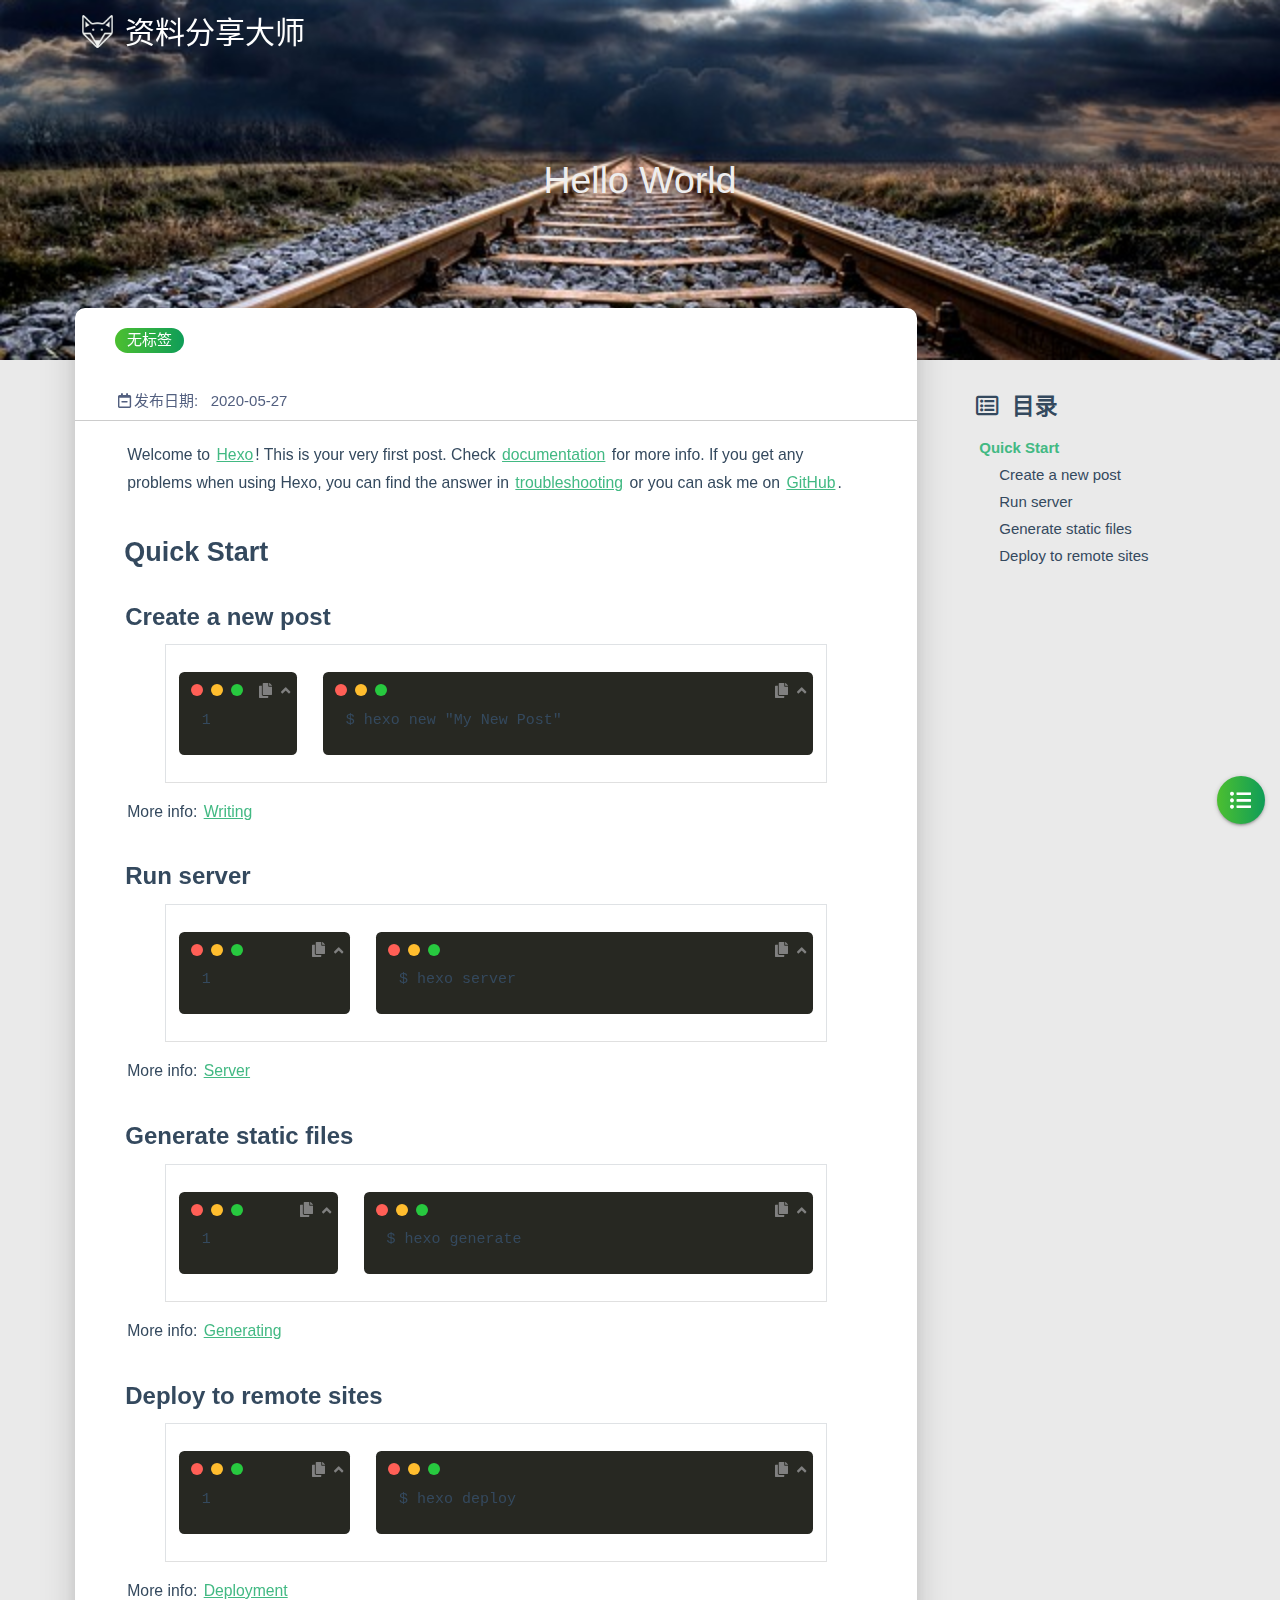
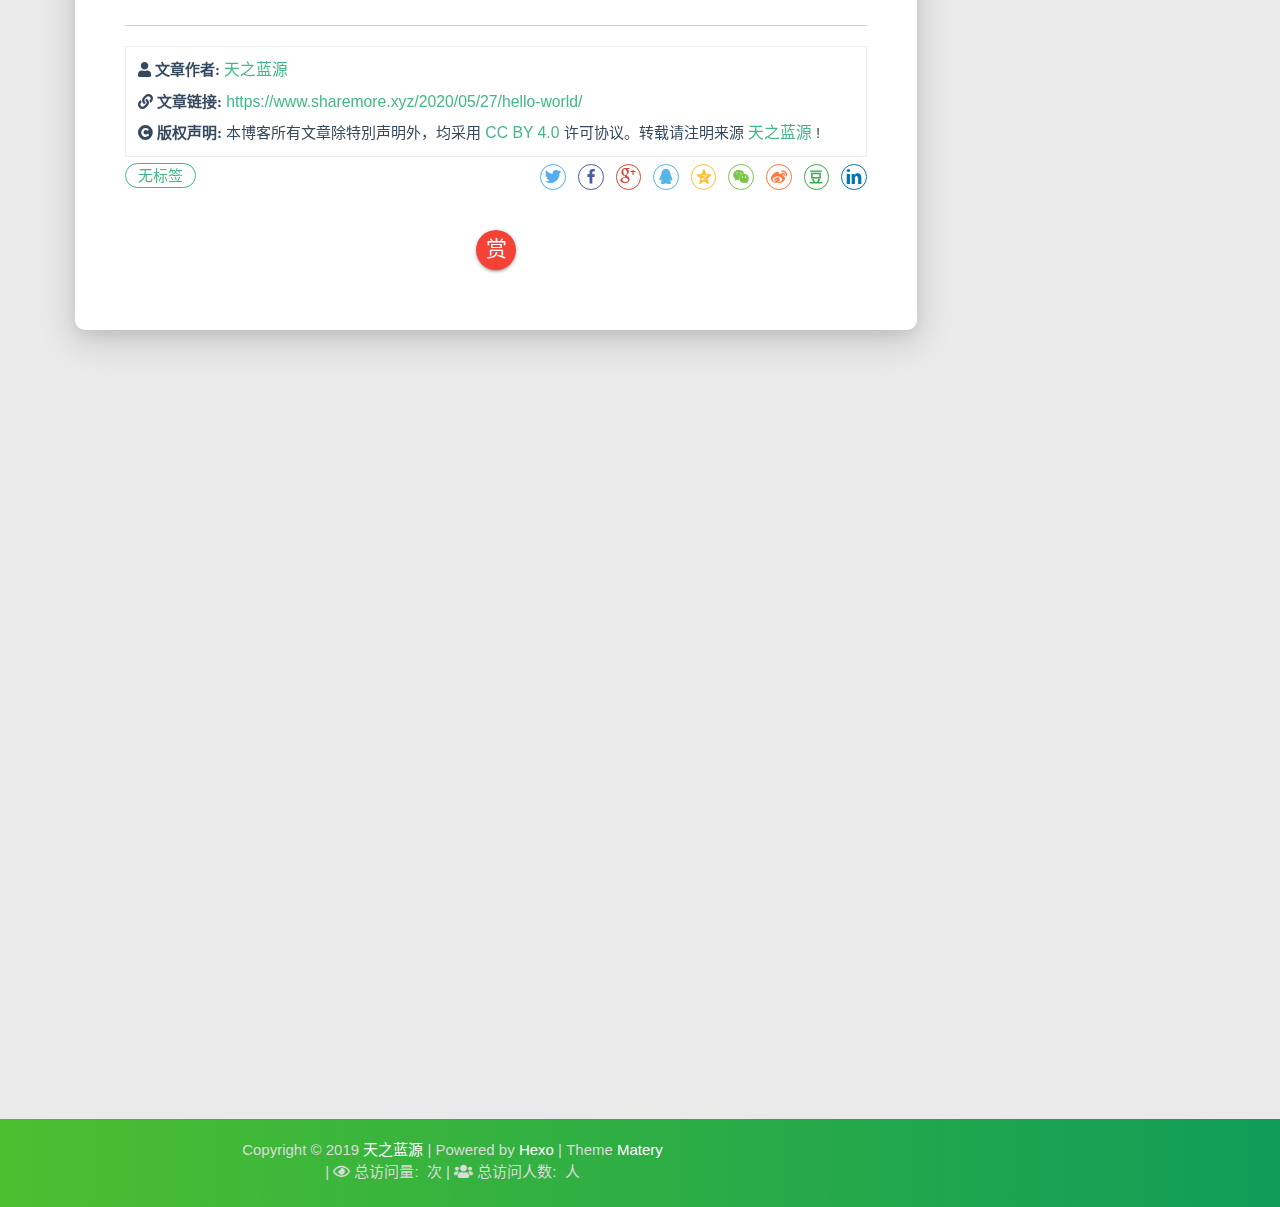
==== 2020/05/27/hello-world/index.html @ d85bc51e "测试" ====
<!DOCTYPE HTML>
<html lang="zh-CN">


<head>
    <meta charset="utf-8">
    <meta name="keywords" content="Hello World, 资料分享大师">
    <meta name="description" content="">
    <meta http-equiv="X-UA-Compatible" content="IE=edge">
    <meta name="viewport" content="width=device-width, initial-scale=1.0, user-scalable=no">
    <meta name="renderer" content="webkit|ie-stand|ie-comp">
    <meta name="mobile-web-app-capable" content="yes">
    <meta name="format-detection" content="telephone=no">
    <meta name="apple-mobile-web-app-capable" content="yes">
    <meta name="apple-mobile-web-app-status-bar-style" content="black-translucent">
    <!-- Global site tag (gtag.js) - Google Analytics -->


    <title>Hello World | 资料分享大师</title>
    <link rel="icon" type="image/png" href="/favicon.png">

    <link rel="stylesheet" type="text/css" href="/libs/awesome/css/all.css">
    <link rel="stylesheet" type="text/css" href="/libs/materialize/materialize.min.css">
    <link rel="stylesheet" type="text/css" href="/libs/aos/aos.css">
    <link rel="stylesheet" type="text/css" href="/libs/animate/animate.min.css">
    <link rel="stylesheet" type="text/css" href="/libs/lightGallery/css/lightgallery.min.css">
    <link rel="stylesheet" type="text/css" href="/css/matery.css">
    <link rel="stylesheet" type="text/css" href="/css/my.css">

    <script src="/libs/jquery/jquery.min.js"></script>

<meta name="generator" content="Hexo 4.2.1"></head>


<body>
    <header class="navbar-fixed">
    <nav id="headNav" class="bg-color nav-transparent">
        <div id="navContainer" class="nav-wrapper container">
            <div class="brand-logo">
                <a href="/" class="waves-effect waves-light">
                    
                    <img src="/medias/logo.png" class="logo-img" alt="LOGO">
                    
                    <span class="logo-span">资料分享大师</span>
                </a>
            </div>
            <!-- 

<a href="#" data-target="mobile-nav" class="sidenav-trigger button-collapse"><i class="fas fa-bars"></i></a>
<ul class="right nav-menu">
  
  <li class="hide-on-med-and-down nav-item">
    
    <a href="/" class="waves-effect waves-light">
      
      <i class="fas fa-home" style="zoom: 0.6;"></i>
      
      <span>首页</span>
    </a>
    
  </li>
  
  <li class="hide-on-med-and-down nav-item">
    
    <a href="/tags" class="waves-effect waves-light">
      
      <i class="fas fa-tags" style="zoom: 0.6;"></i>
      
      <span>标签</span>
    </a>
    
  </li>
  
  <li class="hide-on-med-and-down nav-item">
    
    <a href="/categories" class="waves-effect waves-light">
      
      <i class="fas fa-bookmark" style="zoom: 0.6;"></i>
      
      <span>分类</span>
    </a>
    
  </li>
  
  <li class="hide-on-med-and-down nav-item">
    
    <a href="/archives" class="waves-effect waves-light">
      
      <i class="fas fa-archive" style="zoom: 0.6;"></i>
      
      <span>归档</span>
    </a>
    
  </li>
  
  <li class="hide-on-med-and-down nav-item">
    
    <a href="/about" class="waves-effect waves-light">
      
      <i class="fas fa-user-circle" style="zoom: 0.6;"></i>
      
      <span>关于</span>
    </a>
    
  </li>
  
  <li class="hide-on-med-and-down nav-item">
    
    <a href="/contact" class="waves-effect waves-light">
      
      <i class="fas fa-comments" style="zoom: 0.6;"></i>
      
      <span>留言板</span>
    </a>
    
  </li>
  
  <li class="hide-on-med-and-down nav-item">
    
    <a href="/friends" class="waves-effect waves-light">
      
      <i class="fas fa-address-book" style="zoom: 0.6;"></i>
      
      <span>友情链接</span>
    </a>
    
  </li>
  
  <li>
    <a href="#searchModal" class="modal-trigger waves-effect waves-light">
      <i id="searchIcon" class="fas fa-search" title="搜索" style="zoom: 0.85;"></i>
    </a>
  </li>
</ul>


<div id="mobile-nav" class="side-nav sidenav">

    <div class="mobile-head bg-color">
        
        <img src="/medias/logo.png" class="logo-img circle responsive-img">
        
        <div class="logo-name">资料分享大师</div>
        <div class="logo-desc">
            
            Never really desperate, only the lost of the soul.
            
        </div>
    </div>

    

    <ul class="menu-list mobile-menu-list">
        
        <li class="m-nav-item">
	  
		<a href="/" class="waves-effect waves-light">
			
			    <i class="fa-fw fas fa-home"></i>
			
			首页
		</a>
          
        </li>
        
        <li class="m-nav-item">
	  
		<a href="/tags" class="waves-effect waves-light">
			
			    <i class="fa-fw fas fa-tags"></i>
			
			标签
		</a>
          
        </li>
        
        <li class="m-nav-item">
	  
		<a href="/categories" class="waves-effect waves-light">
			
			    <i class="fa-fw fas fa-bookmark"></i>
			
			分类
		</a>
          
        </li>
        
        <li class="m-nav-item">
	  
		<a href="/archives" class="waves-effect waves-light">
			
			    <i class="fa-fw fas fa-archive"></i>
			
			归档
		</a>
          
        </li>
        
        <li class="m-nav-item">
	  
		<a href="/about" class="waves-effect waves-light">
			
			    <i class="fa-fw fas fa-user-circle"></i>
			
			关于
		</a>
          
        </li>
        
        <li class="m-nav-item">
	  
		<a href="/contact" class="waves-effect waves-light">
			
			    <i class="fa-fw fas fa-comments"></i>
			
			留言板
		</a>
          
        </li>
        
        <li class="m-nav-item">
	  
		<a href="/friends" class="waves-effect waves-light">
			
			    <i class="fa-fw fas fa-address-book"></i>
			
			友情链接
		</a>
          
        </li>
        
        
    </ul>
</div>

 -->
        </div>

        
    </nav>

</header>

    



<div class="bg-cover pd-header post-cover" style="background-image: url('/medias/featureimages/12.jpg')">
    <div class="container" style="right: 0px;left: 0px;">
        <div class="row">
            <div class="col s12 m12 l12">
                <div class="brand">
                    <h1 class="description center-align post-title">Hello World</h1>
                </div>
            </div>
        </div>
    </div>
</div>




<main class="post-container content">

    
    <link rel="stylesheet" href="/libs/tocbot/tocbot.css">
<style>
    #articleContent h1::before,
    #articleContent h2::before,
    #articleContent h3::before,
    #articleContent h4::before,
    #articleContent h5::before,
    #articleContent h6::before {
        display: block;
        content: " ";
        height: 100px;
        margin-top: -100px;
        visibility: hidden;
    }

    #articleContent :focus {
        outline: none;
    }

    .toc-fixed {
        position: fixed;
        top: 64px;
    }

    .toc-widget {
        width: 345px;
        padding-left: 20px;
    }

    .toc-widget .toc-title {
        margin: 35px 0 15px 0;
        padding-left: 17px;
        font-size: 1.5rem;
        font-weight: bold;
        line-height: 1.5rem;
    }

    .toc-widget ol {
        padding: 0;
        list-style: none;
    }

    #toc-content {
        height: calc(100vh - 250px);
        overflow: auto;
    }

    #toc-content ol {
        padding-left: 10px;
    }

    #toc-content ol li {
        padding-left: 10px;
    }

    #toc-content .toc-link:hover {
        color: #42b983;
        font-weight: 700;
        text-decoration: underline;
    }

    #toc-content .toc-link::before {
        background-color: transparent;
        max-height: 25px;

        position: absolute;
        right: 23.5vw;
        display: block;
    }

    #toc-content .is-active-link {
        color: #42b983;
    }

    #floating-toc-btn {
        position: fixed;
        right: 15px;
        bottom: 76px;
        padding-top: 15px;
        margin-bottom: 0;
        z-index: 998;
    }

    #floating-toc-btn .btn-floating {
        width: 48px;
        height: 48px;
    }

    #floating-toc-btn .btn-floating i {
        line-height: 48px;
        font-size: 1.4rem;
    }
</style>
<div class="row">
    <div id="main-content" class="col s12 m12 l9">
        <!-- 文章内容详情 -->
<div id="artDetail">
    <div class="card">
        <div class="card-content article-info">
            <div class="row tag-cate">
                <div class="col s7">
                    
                          <div class="article-tag">
                            <span class="chip bg-color">无标签</span>
                          </div>
                    
                </div>
                <div class="col s5 right-align">
                    
                </div>
            </div>

            <div class="post-info">
                
                <div class="post-date info-break-policy">
                    <i class="far fa-calendar-minus fa-fw"></i>发布日期:&nbsp;&nbsp;
                    2020-05-27
                </div>
                

                

                

                

                
            </div>
        </div>
        <hr class="clearfix">
        <div class="card-content article-card-content">
            <div id="articleContent">
                <p>Welcome to <a href="https://hexo.io/" target="_blank" rel="noopener">Hexo</a>! This is your very first post. Check <a href="https://hexo.io/docs/" target="_blank" rel="noopener">documentation</a> for more info. If you get any problems when using Hexo, you can find the answer in <a href="https://hexo.io/docs/troubleshooting.html" target="_blank" rel="noopener">troubleshooting</a> or you can ask me on <a href="https://github.com/hexojs/hexo/issues" target="_blank" rel="noopener">GitHub</a>.</p>
<h2 id="Quick-Start"><a href="#Quick-Start" class="headerlink" title="Quick Start"></a>Quick Start</h2><h3 id="Create-a-new-post"><a href="#Create-a-new-post" class="headerlink" title="Create a new post"></a>Create a new post</h3><figure class="highlight bash"><table><tr><td class="gutter"><pre><span class="line">1</span><br></pre></td><td class="code"><pre><span class="line">$ hexo new <span class="string">"My New Post"</span></span><br></pre></td></tr></table></figure>

<p>More info: <a href="https://hexo.io/docs/writing.html" target="_blank" rel="noopener">Writing</a></p>
<h3 id="Run-server"><a href="#Run-server" class="headerlink" title="Run server"></a>Run server</h3><figure class="highlight bash"><table><tr><td class="gutter"><pre><span class="line">1</span><br></pre></td><td class="code"><pre><span class="line">$ hexo server</span><br></pre></td></tr></table></figure>

<p>More info: <a href="https://hexo.io/docs/server.html" target="_blank" rel="noopener">Server</a></p>
<h3 id="Generate-static-files"><a href="#Generate-static-files" class="headerlink" title="Generate static files"></a>Generate static files</h3><figure class="highlight bash"><table><tr><td class="gutter"><pre><span class="line">1</span><br></pre></td><td class="code"><pre><span class="line">$ hexo generate</span><br></pre></td></tr></table></figure>

<p>More info: <a href="https://hexo.io/docs/generating.html" target="_blank" rel="noopener">Generating</a></p>
<h3 id="Deploy-to-remote-sites"><a href="#Deploy-to-remote-sites" class="headerlink" title="Deploy to remote sites"></a>Deploy to remote sites</h3><figure class="highlight bash"><table><tr><td class="gutter"><pre><span class="line">1</span><br></pre></td><td class="code"><pre><span class="line">$ hexo deploy</span><br></pre></td></tr></table></figure>

<p>More info: <a href="https://hexo.io/docs/one-command-deployment.html" target="_blank" rel="noopener">Deployment</a></p>

            </div>
            <hr/>

            

    <div class="reprint" id="reprint-statement">
        
            <div class="reprint__author">
                <span class="reprint-meta" style="font-weight: bold;">
                    <i class="fas fa-user">
                        文章作者:
                    </i>
                </span>
                <span class="reprint-info">
                    <a href="/about" rel="external nofollow noreferrer">天之蓝源</a>
                </span>
            </div>
            <div class="reprint__type">
                <span class="reprint-meta" style="font-weight: bold;">
                    <i class="fas fa-link">
                        文章链接:
                    </i>
                </span>
                <span class="reprint-info">
                    <a href="https://www.sharemore.xyz/2020/05/27/hello-world/">https://www.sharemore.xyz/2020/05/27/hello-world/</a>
                </span>
            </div>
            <div class="reprint__notice">
                <span class="reprint-meta" style="font-weight: bold;">
                    <i class="fas fa-copyright">
                        版权声明:
                    </i>
                </span>
                <span class="reprint-info">
                    本博客所有文章除特別声明外，均采用
                    <a href="https://creativecommons.org/licenses/by/4.0/deed.zh" rel="external nofollow noreferrer" target="_blank">CC BY 4.0</a>
                    许可协议。转载请注明来源
                    <a href="/about" target="_blank">天之蓝源</a>
                    !
                </span>
            </div>
        
    </div>

    <script async defer>
      document.addEventListener("copy", function (e) {
        let toastHTML = '<span>复制成功，请遵循本文的转载规则</span><button class="btn-flat toast-action" onclick="navToReprintStatement()" style="font-size: smaller">查看</a>';
        M.toast({html: toastHTML})
      });

      function navToReprintStatement() {
        $("html, body").animate({scrollTop: $("#reprint-statement").offset().top - 80}, 800);
      }
    </script>



            <div class="tag_share" style="display: block;">
                <div class="post-meta__tag-list" style="display: inline-block;">
                    
                        <div class="article-tag">
                            <span class="chip bg-color">无标签</span>
                        </div>
                    
                </div>
                <div class="post_share" style="zoom: 80%; width: fit-content; display: inline-block; float: right; margin: -0.15rem 0;">
                    <link rel="stylesheet" type="text/css" href="/libs/share/css/share.min.css">
<div id="article-share">

    
    <div class="social-share" data-sites="twitter,facebook,google,qq,qzone,wechat,weibo,douban,linkedin" data-wechat-qrcode-helper="<p>微信扫一扫即可分享！</p>"></div>
    <script src="/libs/share/js/social-share.min.js"></script>
    

    

</div>

                </div>
            </div>
            
                <style>
    #reward {
        margin: 40px 0;
        text-align: center;
    }

    #reward .reward-link {
        font-size: 1.4rem;
        line-height: 38px;
    }

    #reward .btn-floating:hover {
        box-shadow: 0 6px 12px rgba(0, 0, 0, 0.2), 0 5px 15px rgba(0, 0, 0, 0.2);
    }

    #rewardModal {
        width: 320px;
        height: 350px;
    }

    #rewardModal .reward-title {
        margin: 15px auto;
        padding-bottom: 5px;
    }

    #rewardModal .modal-content {
        padding: 10px;
    }

    #rewardModal .close {
        position: absolute;
        right: 15px;
        top: 15px;
        color: rgba(0, 0, 0, 0.5);
        font-size: 1.3rem;
        line-height: 20px;
        cursor: pointer;
    }

    #rewardModal .close:hover {
        color: #ef5350;
        transform: scale(1.3);
        -moz-transform:scale(1.3);
        -webkit-transform:scale(1.3);
        -o-transform:scale(1.3);
    }

    #rewardModal .reward-tabs {
        margin: 0 auto;
        width: 210px;
    }

    .reward-tabs .tabs {
        height: 38px;
        margin: 10px auto;
        padding-left: 0;
    }

    .reward-content ul {
        padding-left: 0 !important;
    }

    .reward-tabs .tabs .tab {
        height: 38px;
        line-height: 38px;
    }

    .reward-tabs .tab a {
        color: #fff;
        background-color: #ccc;
    }

    .reward-tabs .tab a:hover {
        background-color: #ccc;
        color: #fff;
    }

    .reward-tabs .wechat-tab .active {
        color: #fff !important;
        background-color: #22AB38 !important;
    }

    .reward-tabs .alipay-tab .active {
        color: #fff !important;
        background-color: #019FE8 !important;
    }

    .reward-tabs .reward-img {
        width: 210px;
        height: 210px;
    }
</style>

<div id="reward">
    <a href="#rewardModal" class="reward-link modal-trigger btn-floating btn-medium waves-effect waves-light red">赏</a>

    <!-- Modal Structure -->
    <div id="rewardModal" class="modal">
        <div class="modal-content">
            <a class="close modal-close"><i class="fas fa-times"></i></a>
            <h4 class="reward-title">你的赏识是我前进的动力</h4>
            <div class="reward-content">
                <div class="reward-tabs">
                    <ul class="tabs row">
                        <li class="tab col s6 alipay-tab waves-effect waves-light"><a href="#alipay">支付宝</a></li>
                        <li class="tab col s6 wechat-tab waves-effect waves-light"><a href="#wechat">微 信</a></li>
                    </ul>
                    <div id="alipay">
                        <img src="/medias/reward/alipay.jpg" class="reward-img" alt="支付宝打赏二维码">
                    </div>
                    <div id="wechat">
                        <img src="/medias/reward/wechat.png" class="reward-img" alt="微信打赏二维码">
                    </div>
                </div>
            </div>
        </div>
    </div>
</div>

<script>
    $(function () {
        $('.tabs').tabs();
    });
</script>

            
        </div>
    </div>

    
        <link rel="stylesheet" href="/libs/gitalk/gitalk.css">
<link rel="stylesheet" href="/css/my-gitalk.css">

<div class="card gitalk-card" data-aos="fade-up">
    <div class="comment_headling" style="font-size: 20px; font-weight: 700; position: relative; padding-left: 20px; top: 15px; padding-bottom: 5px;">
        <i class="fas fa-comments fa-fw" aria-hidden="true"></i>
        <span>评论</span>
    </div>
    <div id="gitalk-container" class="card-content"></div>
</div>

<script src="/libs/gitalk/gitalk.min.js"></script>
<script>
    let gitalk = new Gitalk({
        clientID: '',
        clientSecret: '',
        repo: '',
        owner: '',
        admin: null,
        id: '2020-05-27T13-17-27',
        distractionFreeMode: false  // Facebook-like distraction free mode
    });

    gitalk.render('gitalk-container');
</script>

    

    

    

    

    

    

    

<article id="prenext-posts" class="prev-next articles">
    <div class="row article-row">
        
        <div class="article col s12 m6" data-aos="fade-up" data-aos="fade-up">
            <div class="article-badge left-badge text-color">
                <i class="far fa-dot-circle"></i>&nbsp;本篇
            </div>
            <div class="card">
                <a href="/2020/05/27/hello-world/">
                    <div class="card-image">
                        
                        
                        <img src="/medias/featureimages/12.jpg" class="responsive-img" alt="Hello World">
                        
                        <span class="card-title">Hello World</span>
                    </div>
                </a>
                <div class="card-content article-content">
                    <div class="summary block-with-text">
                        
                            Welcome to Hexo! This is your very first post. Check documentation for more info. If you get any problems when using Hex
                        
                    </div>
                    <div class="publish-info">
                            <span class="publish-date">
                                <i class="far fa-clock fa-fw icon-date"></i>2020-05-27
                            </span>
                        <span class="publish-author">
                            
                            <i class="fas fa-user fa-fw"></i>
                            天之蓝源
                            
                        </span>
                    </div>
                </div>

                
            </div>
        </div>
        
        
        <div class="article col s12 m6" data-aos="fade-up">
            <div class="article-badge right-badge text-color">
                本篇&nbsp;<i class="far fa-dot-circle"></i>
            </div>
            <div class="card">
                <a href="/2020/05/27/hello-world/">
                    <div class="card-image">
                        
                        
                        <img src="/medias/featureimages/12.jpg" class="responsive-img" alt="Hello World">
                        
                        <span class="card-title">Hello World</span>
                    </div>
                </a>
                <div class="card-content article-content">
                    <div class="summary block-with-text">
                        
                            Welcome to Hexo! This is your very first post. Check documentation for more info. If you get any problems when using Hex
                        
                    </div>
                    <div class="publish-info">
                            <span class="publish-date">
                                <i class="far fa-clock fa-fw icon-date"></i>2020-05-27
                            </span>
                        <span class="publish-author">
                            
                            <i class="fas fa-user fa-fw"></i>
                            天之蓝源
                            
                        </span>
                    </div>
                </div>

                
            </div>
        </div>
        
    </div>
</article>

</div>



<!-- 代码块功能依赖 -->
<script type="text/javascript" src="/libs/codeBlock/codeBlockFuction.js"></script>

<!-- 代码语言 -->

<script type="text/javascript" src="/libs/codeBlock/codeLang.js"></script>


<!-- 代码块复制 -->

<script type="text/javascript" src="/libs/codeBlock/codeCopy.js"></script>


<!-- 代码块收缩 -->

<script type="text/javascript" src="/libs/codeBlock/codeShrink.js"></script>


<!-- 代码块折行 -->

<style type="text/css">
code[class*="language-"], pre[class*="language-"] { white-space: pre !important; }
</style>


    </div>
    <div id="toc-aside" class="expanded col l3 hide-on-med-and-down">
        <div class="toc-widget">
            <div class="toc-title"><i class="far fa-list-alt"></i>&nbsp;&nbsp;目录</div>
            <div id="toc-content"></div>
        </div>
    </div>
</div>

<!-- TOC 悬浮按钮. -->

<div id="floating-toc-btn" class="hide-on-med-and-down">
    <a class="btn-floating btn-large bg-color">
        <i class="fas fa-list-ul"></i>
    </a>
</div>


<script src="/libs/tocbot/tocbot.min.js"></script>
<script>
    $(function () {
        tocbot.init({
            tocSelector: '#toc-content',
            contentSelector: '#articleContent',
            headingsOffset: -($(window).height() * 0.4 - 45),
            collapseDepth: Number('0'),
            headingSelector: 'h2, h3, h4'
        });

        // modify the toc link href to support Chinese.
        let i = 0;
        let tocHeading = 'toc-heading-';
        $('#toc-content a').each(function () {
            $(this).attr('href', '#' + tocHeading + (++i));
        });

        // modify the heading title id to support Chinese.
        i = 0;
        $('#articleContent').children('h2, h3, h4').each(function () {
            $(this).attr('id', tocHeading + (++i));
        });

        // Set scroll toc fixed.
        let tocHeight = parseInt($(window).height() * 0.4 - 64);
        let $tocWidget = $('.toc-widget');
        $(window).scroll(function () {
            let scroll = $(window).scrollTop();
            /* add post toc fixed. */
            if (scroll > tocHeight) {
                $tocWidget.addClass('toc-fixed');
            } else {
                $tocWidget.removeClass('toc-fixed');
            }
        });

        
        /* 修复文章卡片 div 的宽度. */
        let fixPostCardWidth = function (srcId, targetId) {
            let srcDiv = $('#' + srcId);
            if (srcDiv.length === 0) {
                return;
            }

            let w = srcDiv.width();
            if (w >= 450) {
                w = w + 21;
            } else if (w >= 350 && w < 450) {
                w = w + 18;
            } else if (w >= 300 && w < 350) {
                w = w + 16;
            } else {
                w = w + 14;
            }
            $('#' + targetId).width(w);
        };

        // 切换TOC目录展开收缩的相关操作.
        const expandedClass = 'expanded';
        let $tocAside = $('#toc-aside');
        let $mainContent = $('#main-content');
        $('#floating-toc-btn .btn-floating').click(function () {
            if ($tocAside.hasClass(expandedClass)) {
                $tocAside.removeClass(expandedClass).hide();
                $mainContent.removeClass('l9');
            } else {
                $tocAside.addClass(expandedClass).show();
                $mainContent.addClass('l9');
            }
            fixPostCardWidth('artDetail', 'prenext-posts');
        });
        
    });
</script>

    

</main>




    <footer class="page-footer bg-color">
    
    <div class="container row center-align" style="margin-bottom: 0px !important;">
        <div class="col s12 m8 l8 copy-right">
            Copyright&nbsp;&copy;
            <span id="year">2019</span>
            <a href="/about" target="_blank">天之蓝源</a>
            |&nbsp;Powered by&nbsp;<a href="https://hexo.io/" target="_blank">Hexo</a>
            |&nbsp;Theme&nbsp;<a href="https://github.com/blinkfox/hexo-theme-matery" target="_blank">Matery</a>
            <br>
            
            
            
            
            
            
            <span id="busuanzi_container_site_pv">
                |&nbsp;<i class="far fa-eye"></i>&nbsp;总访问量:&nbsp;<span id="busuanzi_value_site_pv"
                    class="white-color"></span>&nbsp;次
            </span>
            
            
            <span id="busuanzi_container_site_uv">
                |&nbsp;<i class="fas fa-users"></i>&nbsp;总访问人数:&nbsp;<span id="busuanzi_value_site_uv"
                    class="white-color"></span>&nbsp;人
            </span>
            
            <br>
            
            <br>
            
        </div>
        <div class="col s12 m4 l4 social-link social-statis">














</div>
    </div>
</footer>

<div class="progress-bar"></div>


    <!-- 搜索遮罩框 -->
<div id="searchModal" class="modal">
    <div class="modal-content">
        <div class="search-header">
            <span class="title"><i class="fas fa-search"></i>&nbsp;&nbsp;搜索</span>
            <input type="search" id="searchInput" name="s" placeholder="请输入搜索的关键字"
                   class="search-input">
        </div>
        <div id="searchResult"></div>
    </div>
</div>

<script src="/js/search.js"></script>
<script type="text/javascript">
$(function () {
    searchFunc("/search.xml", 'searchInput', 'searchResult');
});
</script>

    <!-- 回到顶部按钮 -->
<div id="backTop" class="top-scroll">
    <a class="btn-floating btn-large waves-effect waves-light" href="#!">
        <i class="fas fa-arrow-up"></i>
    </a>
</div>


    <script src="/libs/materialize/materialize.min.js"></script>
    <script src="/libs/masonry/masonry.pkgd.min.js"></script>
    <script src="/libs/aos/aos.js"></script>
    <script src="/libs/scrollprogress/scrollProgress.min.js"></script>
    <script src="/libs/lightGallery/js/lightgallery-all.min.js"></script>
    <script src="/js/matery.js"></script>

    <!-- Baidu Analytics -->

    <!-- Baidu Push -->

<script>
    (function () {
        var bp = document.createElement('script');
        var curProtocol = window.location.protocol.split(':')[0];
        if (curProtocol === 'https') {
            bp.src = 'https://zz.bdstatic.com/linksubmit/push.js';
        } else {
            bp.src = 'http://push.zhanzhang.baidu.com/push.js';
        }
        var s = document.getElementsByTagName("script")[0];
        s.parentNode.insertBefore(bp, s);
    })();
</script>

    
    
    <script async src="/libs/others/busuanzi.pure.mini.js"></script>
    

    

    

    

    

    

    
    <script src="/libs/instantpage/instantpage.js" type="module"></script>
    

</body>

</html>
---- libs/lightGallery/css/lightgallery.min.css ----
.lg-sub-html,.lg-toolbar{background-color:rgba(0,0,0,.45)}@font-face{font-family:lg;src:url(../fonts/lg.eot?n1z373);src:url(../fonts/lg.eot?#iefixn1z373) format("embedded-opentype"),url(../fonts/lg.woff?n1z373) format("woff"),url(../fonts/lg.ttf?n1z373) format("truetype"),url(../fonts/lg.svg?n1z373#lg) format("svg");font-weight:400;font-style:normal}.lg-icon{font-family:lg;speak:none;font-style:normal;font-weight:400;font-variant:normal;text-transform:none;line-height:1;-webkit-font-smoothing:antialiased;-moz-osx-font-smoothing:grayscale}.lg-actions .lg-next,.lg-actions .lg-prev{background-color:rgba(0,0,0,.45);border-radius:2px;color:#999;cursor:pointer;display:block;font-size:22px;margin-top:-10px;padding:8px 10px 9px;position:absolute;top:50%;z-index:1080;border:none;outline:0}.lg-actions .lg-next.disabled,.lg-actions .lg-prev.disabled{pointer-events:none;opacity:.5}.lg-actions .lg-next:hover,.lg-actions .lg-prev:hover{color:#FFF}.lg-actions .lg-next{right:20px}.lg-actions .lg-next:before{content:"\e095"}.lg-actions .lg-prev{left:20px}.lg-actions .lg-prev:after{content:"\e094"}@-webkit-keyframes lg-right-end{0%,100%{left:0}50%{left:-30px}}@-moz-keyframes lg-right-end{0%,100%{left:0}50%{left:-30px}}@-ms-keyframes lg-right-end{0%,100%{left:0}50%{left:-30px}}@keyframes lg-right-end{0%,100%{left:0}50%{left:-30px}}@-webkit-keyframes lg-left-end{0%,100%{left:0}50%{left:30px}}@-moz-keyframes lg-left-end{0%,100%{left:0}50%{left:30px}}@-ms-keyframes lg-left-end{0%,100%{left:0}50%{left:30px}}@keyframes lg-left-end{0%,100%{left:0}50%{left:30px}}.lg-outer.lg-right-end .lg-object{-webkit-animation:lg-right-end .3s;-o-animation:lg-right-end .3s;animation:lg-right-end .3s;position:relative}.lg-outer.lg-left-end .lg-object{-webkit-animation:lg-left-end .3s;-o-animation:lg-left-end .3s;animation:lg-left-end .3s;position:relative}.lg-toolbar{z-index:1082;left:0;position:absolute;top:0;width:100%}.lg-toolbar .lg-icon{color:#999;cursor:pointer;float:right;font-size:24px;height:47px;line-height:27px;padding:10px 0;text-align:center;width:50px;text-decoration:none!important;outline:0;-webkit-transition:color .2s linear;-o-transition:color .2s linear;transition:color .2s linear}.lg-toolbar .lg-icon:hover{color:#FFF}.lg-toolbar .lg-close:after{content:"\e070"}.lg-toolbar .lg-download:after{content:"\e0f2"}.lg-sub-html{bottom:0;color:#EEE;font-size:16px;left:0;padding:10px 40px;position:fixed;right:0;text-align:center;z-index:1080}.lg-sub-html h4{margin:0;font-size:13px;font-weight:700}.lg-sub-html p{font-size:12px;margin:5px 0 0}#lg-counter{color:#999;display:inline-block;font-size:16px;padding-left:20px;padding-top:12px;vertical-align:middle}.lg-next,.lg-prev,.lg-toolbar{opacity:1;-webkit-transition:-webkit-transform .35s cubic-bezier(0,0,.25,1) 0s,opacity .35s cubic-bezier(0,0,.25,1) 0s,color .2s linear;-moz-transition:-moz-transform .35s cubic-bezier(0,0,.25,1) 0s,opacity .35s cubic-bezier(0,0,.25,1) 0s,color .2s linear;-o-transition:-o-transform .35s cubic-bezier(0,0,.25,1) 0s,opacity .35s cubic-bezier(0,0,.25,1) 0s,color .2s linear;transition:transform .35s cubic-bezier(0,0,.25,1) 0s,opacity .35s cubic-bezier(0,0,.25,1) 0s,color .2s linear}.lg-hide-items .lg-prev{opacity:0;-webkit-transform:translate3d(-10px,0,0);transform:translate3d(-10px,0,0)}.lg-hide-items .lg-next{opacity:0;-webkit-transform:translate3d(10px,0,0);transform:translate3d(10px,0,0)}.lg-hide-items .lg-toolbar{opacity:0;-webkit-transform:translate3d(0,-10px,0);transform:translate3d(0,-10px,0)}body:not(.lg-from-hash) .lg-outer.lg-start-zoom .lg-object{-webkit-transform:scale3d(.5,.5,.5);transform:scale3d(.5,.5,.5);opacity:0;-webkit-transition:-webkit-transform 250ms cubic-bezier(0,0,.25,1) 0s,opacity 250ms cubic-bezier(0,0,.25,1)!important;-moz-transition:-moz-transform 250ms cubic-bezier(0,0,.25,1) 0s,opacity 250ms cubic-bezier(0,0,.25,1)!important;-o-transition:-o-transform 250ms cubic-bezier(0,0,.25,1) 0s,opacity 250ms cubic-bezier(0,0,.25,1)!important;transition:transform 250ms cubic-bezier(0,0,.25,1) 0s,opacity 250ms cubic-bezier(0,0,.25,1)!important;-webkit-transform-origin:50% 50%;-moz-transform-origin:50% 50%;-ms-transform-origin:50% 50%;transform-origin:50% 50%}body:not(.lg-from-hash) .lg-outer.lg-start-zoom .lg-item.lg-complete .lg-object{-webkit-transform:scale3d(1,1,1);transform:scale3d(1,1,1);opacity:1}.lg-outer .lg-thumb-outer{background-color:#0D0A0A;bottom:0;position:absolute;width:100%;z-index:1080;max-height:350px;-webkit-transform:translate3d(0,100%,0);transform:translate3d(0,100%,0);-webkit-transition:-webkit-transform .25s cubic-bezier(0,0,.25,1) 0s;-moz-transition:-moz-transform .25s cubic-bezier(0,0,.25,1) 0s;-o-transition:-o-transform .25s cubic-bezier(0,0,.25,1) 0s;transition:transform .25s cubic-bezier(0,0,.25,1) 0s}.lg-outer .lg-thumb-outer.lg-grab .lg-thumb-item{cursor:-webkit-grab;cursor:-moz-grab;cursor:-o-grab;cursor:-ms-grab;cursor:grab}.lg-outer .lg-thumb-outer.lg-grabbing .lg-thumb-item{cursor:move;cursor:-webkit-grabbing;cursor:-moz-grabbing;cursor:-o-grabbing;cursor:-ms-grabbing;cursor:grabbing}.lg-outer .lg-thumb-outer.lg-dragging .lg-thumb{-webkit-transition-duration:0s!important;transition-duration:0s!important}.lg-outer.lg-thumb-open .lg-thumb-outer{-webkit-transform:translate3d(0,0,0);transform:translate3d(0,0,0)}.lg-outer .lg-thumb{padding:10px 0;height:100%;margin-bottom:-5px}.lg-outer .lg-thumb-item{cursor:pointer;float:left;overflow:hidden;height:100%;border:2px solid #FFF;border-radius:4px;margin-bottom:5px}@media (min-width:1025px){.lg-outer .lg-thumb-item{-webkit-transition:border-color .25s ease;-o-transition:border-color .25s ease;transition:border-color .25s ease}}.lg-outer .lg-thumb-item.active,.lg-outer .lg-thumb-item:hover{border-color:#a90707}.lg-outer .lg-thumb-item img{width:100%;height:100%;object-fit:cover}.lg-outer.lg-has-thumb .lg-item{padding-bottom:120px}.lg-outer.lg-can-toggle .lg-item{padding-bottom:0}.lg-outer.lg-pull-caption-up .lg-sub-html{-webkit-transition:bottom .25s ease;-o-transition:bottom .25s ease;transition:bottom .25s ease}.lg-outer.lg-pull-caption-up.lg-thumb-open .lg-sub-html{bottom:100px}.lg-outer .lg-toogle-thumb{background-color:#0D0A0A;border-radius:2px 2px 0 0;color:#999;cursor:pointer;font-size:24px;height:39px;line-height:27px;padding:5px 0;position:absolute;right:20px;text-align:center;top:-39px;width:50px}.lg-outer .lg-toogle-thumb:hover,.lg-outer.lg-dropdown-active #lg-share{color:#FFF}.lg-outer .lg-toogle-thumb:after{content:"\e1ff"}.lg-outer .lg-video-cont{display:inline-block;vertical-align:middle;max-width:1140px;max-height:100%;width:100%;padding:0 5px}.lg-outer .lg-video{width:100%;height:0;padding-bottom:56.25%;overflow:hidden;position:relative}.lg-outer .lg-video .lg-object{display:inline-block;position:absolute;top:0;left:0;width:100%!important;height:100%!important}.lg-outer .lg-video .lg-video-play{width:84px;height:59px;position:absolute;left:50%;top:50%;margin-left:-42px;margin-top:-30px;z-index:1080;cursor:pointer}.lg-outer .lg-has-iframe .lg-video{-webkit-overflow-scrolling:touch;overflow:auto}.lg-outer .lg-has-vimeo .lg-video-play{background:url(../img/vimeo-play.png) no-repeat}.lg-outer .lg-has-vimeo:hover .lg-video-play{background:url(../img/vimeo-play.png) 0 -58px no-repeat}.lg-outer .lg-has-html5 .lg-video-play{background:url(../img/video-play.png) no-repeat;height:64px;margin-left:-32px;margin-top:-32px;width:64px;opacity:.8}.lg-outer .lg-has-html5:hover .lg-video-play{opacity:1}.lg-outer .lg-has-youtube .lg-video-play{background:url(../img/youtube-play.png) no-repeat}.lg-outer .lg-has-youtube:hover .lg-video-play{background:url(../img/youtube-play.png) 0 -60px no-repeat}.lg-outer .lg-video-object{width:100%!important;height:100%!important;position:absolute;top:0;left:0}.lg-outer .lg-has-video .lg-video-object{visibility:hidden}.lg-outer .lg-has-video.lg-video-playing .lg-object,.lg-outer .lg-has-video.lg-video-playing .lg-video-play{display:none}.lg-outer .lg-has-video.lg-video-playing .lg-video-object{visibility:visible}.lg-progress-bar{background-color:#333;height:5px;left:0;position:absolute;top:0;width:100%;z-index:1083;opacity:0;-webkit-transition:opacity 80ms ease 0s;-moz-transition:opacity 80ms ease 0s;-o-transition:opacity 80ms ease 0s;transition:opacity 80ms ease 0s}.lg-progress-bar .lg-progress{background-color:#a90707;height:5px;width:0}.lg-progress-bar.lg-start .lg-progress{width:100%}.lg-show-autoplay .lg-progress-bar{opacity:1}.lg-autoplay-button:after{content:"\e01d"}.lg-show-autoplay .lg-autoplay-button:after{content:"\e01a"}.lg-outer.lg-css3.lg-zoom-dragging .lg-item.lg-complete.lg-zoomable .lg-image,.lg-outer.lg-css3.lg-zoom-dragging .lg-item.lg-complete.lg-zoomable .lg-img-wrap{-webkit-transition-duration:0s;transition-duration:0s}.lg-outer.lg-use-transition-for-zoom .lg-item.lg-complete.lg-zoomable .lg-img-wrap{-webkit-transition:-webkit-transform .3s cubic-bezier(0,0,.25,1) 0s;-moz-transition:-moz-transform .3s cubic-bezier(0,0,.25,1) 0s;-o-transition:-o-transform .3s cubic-bezier(0,0,.25,1) 0s;transition:transform .3s cubic-bezier(0,0,.25,1) 0s}.lg-outer.lg-use-left-for-zoom .lg-item.lg-complete.lg-zoomable .lg-img-wrap{-webkit-transition:left .3s cubic-bezier(0,0,.25,1) 0s,top .3s cubic-bezier(0,0,.25,1) 0s;-moz-transition:left .3s cubic-bezier(0,0,.25,1) 0s,top .3s cubic-bezier(0,0,.25,1) 0s;-o-transition:left .3s cubic-bezier(0,0,.25,1) 0s,top .3s cubic-bezier(0,0,.25,1) 0s;transition:left .3s cubic-bezier(0,0,.25,1) 0s,top .3s cubic-bezier(0,0,.25,1) 0s}.lg-outer .lg-item.lg-complete.lg-zoomable .lg-img-wrap{-webkit-transform:translate3d(0,0,0);transform:translate3d(0,0,0);-webkit-backface-visibility:hidden;-moz-backface-visibility:hidden;backface-visibility:hidden}.lg-outer .lg-item.lg-complete.lg-zoomable .lg-image{-webkit-transform:scale3d(1,1,1);transform:scale3d(1,1,1);-webkit-transition:-webkit-transform .3s cubic-bezier(0,0,.25,1) 0s,opacity .15s!important;-moz-transition:-moz-transform .3s cubic-bezier(0,0,.25,1) 0s,opacity .15s!important;-o-transition:-o-transform .3s cubic-bezier(0,0,.25,1) 0s,opacity .15s!important;transition:transform .3s cubic-bezier(0,0,.25,1) 0s,opacity .15s!important;-webkit-transform-origin:0 0;-moz-transform-origin:0 0;-ms-transform-origin:0 0;transform-origin:0 0;-webkit-backface-visibility:hidden;-moz-backface-visibility:hidden;backface-visibility:hidden}#lg-zoom-in:after{content:"\e311"}#lg-actual-size{font-size:20px}#lg-actual-size:after{content:"\e033"}#lg-zoom-out{opacity:.5;pointer-events:none}#lg-zoom-out:after{content:"\e312"}.lg-zoomed #lg-zoom-out{opacity:1;pointer-events:auto}.lg-outer .lg-pager-outer{bottom:60px;left:0;position:absolute;right:0;text-align:center;z-index:1080;height:10px}.lg-outer .lg-pager-outer.lg-pager-hover .lg-pager-cont{overflow:visible}.lg-outer .lg-pager-cont{cursor:pointer;display:inline-block;overflow:hidden;position:relative;vertical-align:top;margin:0 5px}.lg-outer .lg-pager-cont:hover .lg-pager-thumb-cont{opacity:1;-webkit-transform:translate3d(0,0,0);transform:translate3d(0,0,0)}.lg-outer .lg-pager-cont.lg-pager-active .lg-pager{box-shadow:0 0 0 2px #fff inset}.lg-outer .lg-pager-thumb-cont{background-color:#fff;color:#FFF;bottom:100%;height:83px;left:0;margin-bottom:20px;margin-left:-60px;opacity:0;padding:5px;position:absolute;width:120px;border-radius:3px;-webkit-transition:opacity .15s ease 0s,-webkit-transform .15s ease 0s;-moz-transition:opacity .15s ease 0s,-moz-transform .15s ease 0s;-o-transition:opacity .15s ease 0s,-o-transform .15s ease 0s;transition:opacity .15s ease 0s,transform .15s ease 0s;-webkit-transform:translate3d(0,5px,0);transform:translate3d(0,5px,0)}.lg-outer .lg-pager-thumb-cont img{width:100%;height:100%}.lg-outer .lg-pager{background-color:rgba(255,255,255,.5);border-radius:50%;box-shadow:0 0 0 8px rgba(255,255,255,.7) inset;display:block;height:12px;-webkit-transition:box-shadow .3s ease 0s;-o-transition:box-shadow .3s ease 0s;transition:box-shadow .3s ease 0s;width:12px}.lg-outer .lg-pager:focus,.lg-outer .lg-pager:hover{box-shadow:0 0 0 8px #fff inset}.lg-outer .lg-caret{border-left:10px solid transparent;border-right:10px solid transparent;border-top:10px dashed;bottom:-10px;display:inline-block;height:0;left:50%;margin-left:-5px;position:absolute;vertical-align:middle;width:0}.lg-fullscreen:after{content:"\e20c"}.lg-fullscreen-on .lg-fullscreen:after{content:"\e20d"}.lg-outer #lg-dropdown-overlay{background-color:rgba(0,0,0,.25);bottom:0;cursor:default;left:0;position:fixed;right:0;top:0;z-index:1081;opacity:0;visibility:hidden;-webkit-transition:visibility 0s linear .18s,opacity .18s linear 0s;-o-transition:visibility 0s linear .18s,opacity .18s linear 0s;transition:visibility 0s linear .18s,opacity .18s linear 0s}.lg-outer.lg-dropdown-active #lg-dropdown-overlay,.lg-outer.lg-dropdown-active .lg-dropdown{-webkit-transition-delay:0s;transition-delay:0s;-moz-transform:translate3d(0,0,0);-o-transform:translate3d(0,0,0);-ms-transform:translate3d(0,0,0);-webkit-transform:translate3d(0,0,0);transform:translate3d(0,0,0);opacity:1;visibility:visible}.lg-outer .lg-dropdown{background-color:#fff;border-radius:2px;font-size:14px;list-style-type:none;margin:0;padding:10px 0;position:absolute;right:0;text-align:left;top:50px;opacity:0;visibility:hidden;-moz-transform:translate3d(0,5px,0);-o-transform:translate3d(0,5px,0);-ms-transform:translate3d(0,5px,0);-webkit-transform:translate3d(0,5px,0);transform:translate3d(0,5px,0);-webkit-transition:-webkit-transform .18s linear 0s,visibility 0s linear .5s,opacity .18s linear 0s;-moz-transition:-moz-transform .18s linear 0s,visibility 0s linear .5s,opacity .18s linear 0s;-o-transition:-o-transform .18s linear 0s,visibility 0s linear .5s,opacity .18s linear 0s;transition:transform .18s linear 0s,visibility 0s linear .5s,opacity .18s linear 0s}.lg-outer .lg-dropdown:after{content:"";display:block;height:0;width:0;position:absolute;border:8px solid transparent;border-bottom-color:#FFF;right:16px;top:-16px}.lg-outer .lg-dropdown>li:last-child{margin-bottom:0}.lg-outer .lg-dropdown>li:hover .lg-icon,.lg-outer .lg-dropdown>li:hover a{color:#333}.lg-outer .lg-dropdown a{color:#333;display:block;white-space:pre;padding:4px 12px;font-family:"Open Sans","Helvetica Neue",Helvetica,Arial,sans-serif;font-size:12px}.lg-outer .lg-dropdown a:hover{background-color:rgba(0,0,0,.07)}.lg-outer .lg-dropdown .lg-dropdown-text{display:inline-block;line-height:1;margin-top:-3px;vertical-align:middle}.lg-outer .lg-dropdown .lg-icon{color:#333;display:inline-block;float:none;font-size:20px;height:auto;line-height:1;margin-right:8px;padding:0;vertical-align:middle;width:auto}.lg-outer,.lg-outer .lg,.lg-outer .lg-inner{width:100%;height:100%}.lg-outer #lg-share{position:relative}.lg-outer #lg-share:after{content:"\e80d"}.lg-outer #lg-share-facebook .lg-icon{color:#3b5998}.lg-outer #lg-share-facebook .lg-icon:after{content:"\e901"}.lg-outer #lg-share-twitter .lg-icon{color:#00aced}.lg-outer #lg-share-twitter .lg-icon:after{content:"\e904"}.lg-outer #lg-share-googleplus .lg-icon{color:#dd4b39}.lg-outer #lg-share-googleplus .lg-icon:after{content:"\e902"}.lg-outer #lg-share-pinterest .lg-icon{color:#cb2027}.lg-outer #lg-share-pinterest .lg-icon:after{content:"\e903"}.lg-group:after{content:"";display:table;clear:both}.lg-outer{position:fixed;top:0;left:0;z-index:1050;text-align:left;opacity:0;-webkit-transition:opacity .15s ease 0s;-o-transition:opacity .15s ease 0s;transition:opacity .15s ease 0s}.lg-outer *{-webkit-box-sizing:border-box;-moz-box-sizing:border-box;box-sizing:border-box}.lg-outer.lg-visible{opacity:1}.lg-outer.lg-css3 .lg-item.lg-current,.lg-outer.lg-css3 .lg-item.lg-next-slide,.lg-outer.lg-css3 .lg-item.lg-prev-slide{-webkit-transition-duration:inherit!important;transition-duration:inherit!important;-webkit-transition-timing-function:inherit!important;transition-timing-function:inherit!important}.lg-outer.lg-css3.lg-dragging .lg-item.lg-current,.lg-outer.lg-css3.lg-dragging .lg-item.lg-next-slide,.lg-outer.lg-css3.lg-dragging .lg-item.lg-prev-slide{-webkit-transition-duration:0s!important;transition-duration:0s!important;opacity:1}.lg-outer.lg-grab img.lg-object{cursor:-webkit-grab;cursor:-moz-grab;cursor:-o-grab;cursor:-ms-grab;cursor:grab}.lg-outer.lg-grabbing img.lg-object{cursor:move;cursor:-webkit-grabbing;cursor:-moz-grabbing;cursor:-o-grabbing;cursor:-ms-grabbing;cursor:grabbing}.lg-outer .lg{position:relative;overflow:hidden;margin-left:auto;margin-right:auto;max-width:100%;max-height:100%}.lg-outer .lg-inner{position:absolute;left:0;top:0;white-space:nowrap}.lg-outer .lg-item{background:url(../img/loading.gif) center center no-repeat;display:none!important}.lg-outer.lg-css .lg-current,.lg-outer.lg-css3 .lg-current,.lg-outer.lg-css3 .lg-next-slide,.lg-outer.lg-css3 .lg-prev-slide{display:inline-block!important}.lg-outer .lg-img-wrap,.lg-outer .lg-item{display:inline-block;text-align:center;position:absolute;width:100%;height:100%}.lg-outer .lg-img-wrap:before,.lg-outer .lg-item:before{content:"";display:inline-block;height:50%;width:1px;margin-right:-1px}.lg-outer .lg-img-wrap{position:absolute;padding:0 5px;left:0;right:0;top:0;bottom:0}.lg-outer .lg-item.lg-complete{background-image:none}.lg-outer .lg-item.lg-current{z-index:1060}.lg-outer .lg-image{display:inline-block;vertical-align:middle;max-width:100%;max-height:100%;width:auto!important;height:auto!important}.lg-outer.lg-show-after-load .lg-item .lg-object,.lg-outer.lg-show-after-load .lg-item .lg-video-play{opacity:0;-webkit-transition:opacity .15s ease 0s;-o-transition:opacity .15s ease 0s;transition:opacity .15s ease 0s}.lg-outer.lg-show-after-load .lg-item.lg-complete .lg-object,.lg-outer.lg-show-after-load .lg-item.lg-complete .lg-video-play{opacity:1}.lg-outer .lg-empty-html,.lg-outer.lg-hide-download #lg-download{display:none}.lg-backdrop{position:fixed;top:0;left:0;right:0;bottom:0;z-index:1040;background-color:#000;opacity:0;-webkit-transition:opacity .15s ease 0s;-o-transition:opacity .15s ease 0s;transition:opacity .15s ease 0s}.lg-backdrop.in{opacity:1}.lg-css3.lg-no-trans .lg-current,.lg-css3.lg-no-trans .lg-next-slide,.lg-css3.lg-no-trans .lg-prev-slide{-webkit-transition:none 0s ease 0s!important;-moz-transition:none 0s ease 0s!important;-o-transition:none 0s ease 0s!important;transition:none 0s ease 0s!important}.lg-css3.lg-use-css3 .lg-item,.lg-css3.lg-use-left .lg-item{-webkit-backface-visibility:hidden;-moz-backface-visibility:hidden;backface-visibility:hidden}.lg-css3.lg-fade .lg-item{opacity:0}.lg-css3.lg-fade .lg-item.lg-current{opacity:1}.lg-css3.lg-fade .lg-item.lg-current,.lg-css3.lg-fade .lg-item.lg-next-slide,.lg-css3.lg-fade .lg-item.lg-prev-slide{-webkit-transition:opacity .1s ease 0s;-moz-transition:opacity .1s ease 0s;-o-transition:opacity .1s ease 0s;transition:opacity .1s ease 0s}.lg-css3.lg-slide.lg-use-css3 .lg-item{opacity:0}.lg-css3.lg-slide.lg-use-css3 .lg-item.lg-prev-slide{-webkit-transform:translate3d(-100%,0,0);transform:translate3d(-100%,0,0)}.lg-css3.lg-slide.lg-use-css3 .lg-item.lg-next-slide{-webkit-transform:translate3d(100%,0,0);transform:translate3d(100%,0,0)}.lg-css3.lg-slide.lg-use-css3 .lg-item.lg-current{-webkit-transform:translate3d(0,0,0);transform:translate3d(0,0,0);opacity:1}.lg-css3.lg-slide.lg-use-css3 .lg-item.lg-current,.lg-css3.lg-slide.lg-use-css3 .lg-item.lg-next-slide,.lg-css3.lg-slide.lg-use-css3 .lg-item.lg-prev-slide{-webkit-transition:-webkit-transform 1s cubic-bezier(0,0,.25,1) 0s,opacity .1s ease 0s;-moz-transition:-moz-transform 1s cubic-bezier(0,0,.25,1) 0s,opacity .1s ease 0s;-o-transition:-o-transform 1s cubic-bezier(0,0,.25,1) 0s,opacity .1s ease 0s;transition:transform 1s cubic-bezier(0,0,.25,1) 0s,opacity .1s ease 0s}.lg-css3.lg-slide.lg-use-left .lg-item{opacity:0;position:absolute;left:0}.lg-css3.lg-slide.lg-use-left .lg-item.lg-prev-slide{left:-100%}.lg-css3.lg-slide.lg-use-left .lg-item.lg-next-slide{left:100%}.lg-css3.lg-slide.lg-use-left .lg-item.lg-current{left:0;opacity:1}.lg-css3.lg-slide.lg-use-left .lg-item.lg-current,.lg-css3.lg-slide.lg-use-left .lg-item.lg-next-slide,.lg-css3.lg-slide.lg-use-left .lg-item.lg-prev-slide{-webkit-transition:left 1s cubic-bezier(0,0,.25,1) 0s,opacity .1s ease 0s;-moz-transition:left 1s cubic-bezier(0,0,.25,1) 0s,opacity .1s ease 0s;-o-transition:left 1s cubic-bezier(0,0,.25,1) 0s,opacity .1s ease 0s;transition:left 1s cubic-bezier(0,0,.25,1) 0s,opacity .1s ease 0s}
---- css/matery.css ----
/*全局基础样式*/
/*小屏幕下(手机类)的样式*/
@media only screen and (max-width: 601px) {
    .container {
        width: 95%;
    }
}

/*中等屏幕下(平板类)的样式*/
@media only screen and (min-width: 600px) and (max-width: 992px) {
    .container {
        width: 90%;
    }
}

/*大屏幕下(桌面类)的样式*/
@media only screen and (min-width: 993px) {
    .container {
        width: 90%;
        max-width: 1125px;
    }

    .head-container {
        position: absolute;
        padding: 0px 30px;
        width: 100%;
    }

    .post-container {
        width: 90%;
        margin: 0 auto;
        max-width: 1250px;
    }
}

body {
    background-color: #eaeaea;
    margin: 0;
    color: #34495e;
}

h1 {
    margin: 48px 0 22px -5px;
    font-size: 2.0rem;
    font-weight: bold;
    line-height: 2.0rem;
}

h2 {
    margin: 42px 0 18px -5px;
    font-size: 1.8rem;
    font-weight: bold;
    line-height: 1.8rem;
}

h3 {
    margin: 38px 0 15px -4px;
    font-size: 1.6rem;
    font-weight: bold;
    line-height: 1.7rem;
}

h4 {
    margin: 32px 0 12px -4px;
    font-size: 1.45rem;
    font-weight: bold;
    line-height: 1.45rem;
}

h5 {
    margin: 28px 0 8px -4px;
    font-size: 1.2rem;
    font-weight: bold;
    line-height: 1.2rem;
}

h6 {
    margin: 22px 0 4px -4px;
    font-size: 1.1rem;
    line-height: 1.1rem;
}

p {
    font-size: 1rem;
    line-height: 1.5rem;
}

hr {
    margin: 20px 0;
    border: 0;
    border-top: 1px solid #ccc;
}

blockquote {
    border-left: 5px solid #42b983;
    padding: 1rem 0.8rem 0.2rem 0.8rem;
    color: #666;
    background-color: rgba(66, 185, 131, .1);
}

.line-numbers-rows {
    border-right-width: 0px !important;
}

.line-numbers {
    padding: 1.5rem 1.5rem 1.5rem 3.5rem !important;
    margin: 1rem 0 !important;
    background: #272822;
    overflow: auto;
    border-radius: 0.35rem;
    tab-size: 4;
}

pre {
    padding: 2.5rem 1.5rem 1.5rem 1.5rem !important;
    margin: 1rem 0 !important;
    background: #272822;
    overflow: auto;
    border-radius: 0.35rem;
    tab-size: 4;
}

.code-area::after {
    content: " ";
    position: absolute;
    border-radius: 50%;
    background: #ff5f56;
    width: 12px;
    height: 12px;
    top: 0;
    left: 12px;
    margin-top: 12px;
    -webkit-box-shadow: 20px 0 #ffbd2e, 40px 0 #27c93f;
    box-shadow: 20px 0 #ffbd2e, 40px 0 #27c93f;
}

code {
    padding: 1px 5px;
    top: 13px !important;
    font-family: Inconsolata, Monaco, Consolas, 'Courier New', Courier, monospace;
    font-size: 0.91rem;
    color: #e96900;
    background-color: #f8f8f8;
    border-radius: 2px;
}

.code_copy {
    position: absolute;
    top: 0.7rem;
    right: 25px;
    z-index: 1;
    filter: invert(50%);
    cursor: pointer;
}

.codecopy_notice {
    position: absolute;
    top: 0.7rem;
    right: 6px;
    z-index: 1;
    filter: invert(50%);
    opacity: 0;
}

.code_lang {
    position: absolute;
    top: 1.2rem;
    right: 46px;
    line-height: 0;
    font-weight: bold;
    font-family: normal;
    z-index: 1;
    filter: invert(50%);
    cursor: pointer;
}

.code-expand {
    position: absolute;
    top: 4px;
    right: 0px;
    filter: invert(50%);
    padding: 7px;
    z-index: 999 !important;
    cursor: pointer;
    transition: all .3s;
    transform: rotate(0deg);
}

.code-closed .code-expand {
    transform: rotate(-180deg) !important;
    transition: all .3s;
}

.code-closed pre::before {
    height: 0px;
}

pre code {
    padding: 0;
    color: #e8eaf6;
    background-color: #272822;
}

pre[class*="language-"] {
    padding: 1.2em;
    margin: .5em 0;
}

code[class*="language-"],
pre[class*="language-"] {
    color: #e8eaf6;
    white-space: pre-wrap !important;
}

/* 键盘 kbd 标签样式 */
kbd {
    margin: 0 3px;
    padding: 3px 5px;
    border-radius: 3px;
    border: 1px solid #b4b4b4;
    box-shadow: 0 1px 3px rgba(0, 0, 0, 0.25), 0 2px 1px 0 rgba(255, 255, 255, 0.6) inset;
    font-family: 'Menlo';
    font-size: 0.9rem;
    font-weight: 600;
    background-color: #f8f8f8;
    color: #34495e;
    line-height: 1.8rem;
    white-space: nowrap;
}

b,
strong {
    font-weight: bold;
}

dfn {
    font-style: italic;
}

small {
    font-size: 85%;
}

cite {
    font-style: normal;
}

mark {
    background-color: #fcf8e3;
    padding: .2em;
}

.card {
    border-radius: 10px;
    box-shadow: 0 15px 35px rgba(50, 50, 93, .1), 0 5px 15px rgba(0, 0, 0, .07) !important;
}

.card .card-image img {
    border-radius: 8px 8px 0 0;
    /* 修改文章列表图片填充样式为 cover 以覆盖整个区域而不会被缩放 */
    object-fit: cover;
}

.container .row {
    margin-bottom: 0;
}

.bg-color {
    background-image: linear-gradient(to right, #4cbf30 0%, #0f9d58 100%);
}

.text-color {
    color: #0f9d58 !important;
}

.white-color {
    color: #fff;
}

.progress-bar {
    height: 4px;
    position: fixed;
    bottom: 0;
    z-index: 300;
    background: linear-gradient(to right, #4cbf30 0%, #0f9d58 100%);
    opacity: 0.8;
}

.sidenav-overlay {
    z-index: 500;
}

.pd-header {
    margin-top: -64px;
}

header .side-nav {
    width: 240px;
    z-index: 999;
    box-shadow: 0 2px 5px 0 rgba(0, 0, 0, 0.16), 0 7px 10px 0 rgba(0, 0, 0, 0.12);
}

nav {
    box-shadow: 0 2px 5px 0 rgba(0, 0, 0, 0.16), 0 7px 10px 0 rgba(0, 0, 0, 0.12);
}

header .nav-transparent {
    background-color: transparent !important;
    background-image: none;
    box-shadow: none;
}

header nav .brand-span {
    font-size: 1.45rem;
}

header .brand-logo .logo-img {
    height: 45px;
    vertical-align: middle;
    padding-bottom: 6px;
}

header .brand-logo .logo-span {
    font-size: 2rem;
}

/*修改顶部 logo 的文字垂直对齐为 top，避免默认 middle 看起来偏下*/
header .brand-logo .waves-effect {
    vertical-align: top;
}

header .button-collapse i {
    font-size: 1.5rem;
}

header .side-nav .mobile-head {
    padding: 0 15px;
}

header .side-nav .mobile-head img {
    margin-top: 30px;
    width: 75px;
    height: 75px;
}

header .side-nav .mobile-head .logo-name {
    margin-top: -30px;
    padding-left: 10px;
    font-size: 1.5rem;
}

header .side-nav .mobile-head .logo-desc {
    margin-top: -10px;
    padding-left: 10px;
    padding-bottom: 10px;
    font-size: 0.8rem;
    line-height: 1.3rem;
    color: #e3e3e3;
}

header .side-nav .menu-list li {
    padding: 0;
    margin-left: -15px;
}

header .side-nav .menu-list a {
    height: 50px;
    line-height: 50px;
    color: #34495e !important;
}

.mobile-menu-list a i {
    margin-left: 8px !important;
    font-size: 1.16rem;
    color: #34495e !important;
}

header .side-nav .fa-fw {
    width: 3.3rem;
    text-align: left;
}

header .side-nav .social-link {
    position: absolute;
    bottom: 45px;
    padding-left: 15px;
}

.social-link a {
    font-size: 1.2rem;
    display: inline;
    padding: 0 12px;
}

.cover-btns {
    position: relative;
    top: 10vh;
    text-align: center;
}

.cover-btns a {
    margin: 10px 15px;
    padding: 0 35px;
    height: 45px;
    line-height: 45px;
    font-size: 1rem;
    color: #fff;
    border: 1px solid #fff;
    background-color: transparent;
    border-radius: 30px;
    box-shadow: none;
}

.cover-btns a:hover {
    border: 1px solid #f44336;
    background-color: #f44336;
    box-shadow: 0 14px 26px -12px rgba(233, 30, 99, 0.42),
            0 4px 23px 0 rgba(0, 0, 0, 0.12),
            0 8px 10px -5px rgba(233, 30, 99, 0.2);
}

.cover-btns a i {
    font-size: 1.1rem;
    padding-right: 5px;
}

.scroll-down {
    background: #333;
    margin: 100px auto;
    -webkit-animation: scroll-down 1.5s infinite;
    -moz-animation: scroll-down 1.5s infinite;
    -o-animation: scroll-down 1.5s infinite;
    -ms-animation: scroll-down1.5s infinite;
    animation: scroll-down 1.5s infinite;
}

@-moz-keyframes scroll-down {
    0% {
        opacity: 0.4;
        -ms-filter: "progid:DXImageTransform.Microsoft.Alpha(Opacity=40)";
        filter: alpha(opacity=40);
        top: 0;
    }

    50% {
        opacity: 1;
        -ms-filter: none;
        filter: none;
        top: -16px;
    }

    100% {
        opacity: 0.4;
        -ms-filter: "progid:DXImageTransform.Microsoft.Alpha(Opacity=40)";
        filter: alpha(opacity=40);
        top: 0;
    }
}

@-webkit-keyframes scroll-down {
    0% {
        opacity: 0.4;
        -ms-filter: "progid:DXImageTransform.Microsoft.Alpha(Opacity=40)";
        filter: alpha(opacity=40);
        top: 0;
    }

    50% {
        opacity: 1;
        -ms-filter: none;
        filter: none;
        top: -16px;
    }

    100% {
        opacity: 0.4;
        -ms-filter: "progid:DXImageTransform.Microsoft.Alpha(Opacity=40)";
        filter: alpha(opacity=40);
        top: 0;
    }
}

@-o-keyframes scroll-down {
    0% {
        opacity: 0.4;
        -ms-filter: "progid:DXImageTransform.Microsoft.Alpha(Opacity=40)";
        filter: alpha(opacity=40);
        top: 0;
    }

    50% {
        opacity: 1;
        -ms-filter: none;
        filter: none;
        top: -16px;
    }

    100% {
        opacity: 0.4;
        -ms-filter: "progid:DXImageTransform.Microsoft.Alpha(Opacity=40)";
        filter: alpha(opacity=40);
        top: 0;
    }
}

@keyframes scroll-down {
    0% {
        opacity: 0.4;
        -ms-filter: "progid:DXImageTransform.Microsoft.Alpha(Opacity=40)";
        filter: alpha(opacity=40);
        top: 0;
    }

    50% {
        opacity: 1;
        -ms-filter: none;
        filter: none;
        top: -16px;
    }

    100% {
        opacity: 0.4;
        -ms-filter: "progid:DXImageTransform.Microsoft.Alpha(Opacity=40)";
        filter: alpha(opacity=40);
        top: 0;
    }
}

.cover-social-link {
    position: relative;
    top: 23vh;
    width: 100%;
    text-align: center;
}

.cover-social-link a {
    padding: 0 15px;
    font-size: 1.35rem;
    color: #fff;
}

header .go-back {
    float: left;
    position: relative;
    padding-left: 5px;
    padding-right: 5px;
    z-index: 1;
    height: 56px;
}

header .go-back i {
    font-size: 1.6rem;
    font-weight: 200;
    line-height: 56px;
}

/* 背景图效果. */
.bg-cover {
    position: relative;
    display: flex;
    align-items: center;
    height: 60vh;
    padding: 0;
    border: 0;
    overflow: hidden;
    background-position: center center;
    background-size: cover;
    transform: translate3d(0px, 0px, 0px);
}

.index-cover {
    height: 100vh;
}

.post-cover {
    height: 40vh !important;
}

.bg-cover:after {
    -webkit-animation: rainbow 60s infinite;
    animation: rainbow 60s infinite;
}

.bg-cover:before,
.bg-cover:after {
    position: absolute;
    z-index: 1;
    width: 100%;
    height: 100%;
    display: block;
    left: 0;
    top: 0;
    content: "";
}

.bg-cover .container {
    position: relative;
    color: #fff;
    z-index: 2;
}

.bg-cover .title {
    font-size: 4rem;
    line-height: 1.85em;
    margin-bottom: 20px;
    position: relative;
}

.bg-cover .description {
    font-weight: 300;
    font-size: 1.25rem;
    line-height: 1.4em;
    color: #eee;
}

.bg-cover .post-title {
    margin: 0 auto;
    font-size: 2.5rem;
    font-weight: 400;
}

@-webkit-keyframes rainbow {

    0%,
    100% {
        background: rgba(156, 39, 176, 0.75);
        background: linear-gradient(45deg, rgba(156, 39, 176, 0.75) 0%, rgba(156, 39, 176, 0.65) 100%);
        background: -moz-linear-gradient(135deg, rgba(156, 39, 176, 0.75) 0%, rgba(156, 39, 176, 0.65) 100%);
        background: -webkit-linear-gradient(135deg, rgba(156, 39, 176, 0.75) 0%, rgba(156, 39, 176, 0.65) 100%);
    }

    16% {
        background: rgba(132, 13, 121, 0.75);
        background: linear-gradient(45deg, rgba(132, 13, 121, 0.75) 0%, rgba(132, 13, 121, 0.65) 100%);
        background: -moz-linear-gradient(135deg, rgba(132, 13, 121, 0.75) 0%, rgba(132, 13, 121, 0.65) 100%);
        background: -webkit-linear-gradient(135deg, rgba(132, 13, 121, 0.75) 0%, rgba(132, 13, 121, 0.65) 100%);
    }

    32% {
        background: rgba(239, 83, 80, 0.75);
        background: linear-gradient(45deg, rgba(239, 83, 80, 0.75) 0%, rgba(239, 83, 80, 0.65) 100%);
        background: -moz-linear-gradient(135deg, rgba(239, 83, 80, 0.75) 0%, rgba(239, 83, 80, 0.65) 100%);
        background: -webkit-linear-gradient(135deg, rgba(239, 83, 80, 0.75) 0%, rgba(239, 83, 80, 0.65) 100%);
    }

    48% {
        background: rgba(255, 87, 34, 0.75);
        background: linear-gradient(45deg, rgba(255, 87, 34, 0.75) 0%, rgba(255, 87, 34, 0.65) 100%);
        background: -moz-linear-gradient(135deg, rgba(255, 87, 34, 0.75) 0%, rgba(255, 87, 34, 0.65) 100%);
        background: -webkit-linear-gradient(135deg, rgba(255, 87, 34, 0.75) 0%, rgba(255, 87, 34, 0.65) 100%);
    }

    64% {
        background: rgba(255, 160, 0, 0.75);
        background: linear-gradient(45deg, rgba(255, 160, 0, 0.75) 0%, rgba(255, 160, 0, 0.65) 100%);
        background: -moz-linear-gradient(135deg, rgba(255, 160, 0, 0.75) 0%, rgba(255, 112, 66, 0.65) 100%);
        background: -webkit-linear-gradient(135deg, rgba(255, 160, 0, 0.75) 0%, rgba(255, 160, 0, 0.65) 100%);
    }

    80% {
        background: rgba(233, 30, 99, 0.75);
        background: linear-gradient(45deg, rgba(233, 30, 99, 0.75) 0%, rgba(233, 30, 99, 0.65) 100%);
        background: -moz-linear-gradient(135deg, rgba(233, 30, 99, 0.75) 0%, rgba(233, 30, 99, 0.65) 100%);
        background: -webkit-linear-gradient(135deg, rgba(2233, 30, 99, 0.75) 0%, rgba(233, 30, 99, 0.65) 100%);
    }
}

@keyframes rainbow {

    0%,
    100% {
        background: rgba(156, 39, 176, 0.75);
        background: linear-gradient(45deg, rgba(156, 39, 176, 0.75) 0%, rgba(156, 39, 176, 0.65) 100%);
        background: -moz-linear-gradient(135deg, rgba(156, 39, 176, 0.75) 0%, rgba(156, 39, 176, 0.65) 100%);
        background: -webkit-linear-gradient(135deg, rgba(156, 39, 176, 0.75) 0%, rgba(156, 39, 176, 0.65) 100%);
    }

    16% {
        background: rgba(132, 13, 121, 0.75);
        background: linear-gradient(45deg, rgba(132, 13, 121, 0.75) 0%, rgba(132, 13, 121, 0.65) 100%);
        background: -moz-linear-gradient(135deg, rgba(132, 13, 121, 0.75) 0%, rgba(132, 13, 121, 0.65) 100%);
        background: -webkit-linear-gradient(135deg, rgba(132, 13, 121, 0.75) 0%, rgba(132, 13, 121, 0.65) 100%);
    }

    32% {
        background: rgba(239, 83, 80, 0.75);
        background: linear-gradient(45deg, rgba(239, 83, 80, 0.75) 0%, rgba(239, 83, 80, 0.65) 100%);
        background: -moz-linear-gradient(135deg, rgba(239, 83, 80, 0.75) 0%, rgba(239, 83, 80, 0.65) 100%);
        background: -webkit-linear-gradient(135deg, rgba(239, 83, 80, 0.75) 0%, rgba(239, 83, 80, 0.65) 100%);
    }

    48% {
        background: rgba(255, 87, 34, 0.75);
        background: linear-gradient(45deg, rgba(255, 87, 34, 0.75) 0%, rgba(255, 87, 34, 0.65) 100%);
        background: -moz-linear-gradient(135deg, rgba(255, 87, 34, 0.75) 0%, rgba(255, 87, 34, 0.65) 100%);
        background: -webkit-linear-gradient(135deg, rgba(255, 87, 34, 0.75) 0%, rgba(255, 87, 34, 0.65) 100%);
    }

    64% {
        background: rgba(255, 160, 0, 0.75);
        background: linear-gradient(45deg, rgba(255, 160, 0, 0.75) 0%, rgba(255, 160, 0, 0.65) 100%);
        background: -moz-linear-gradient(135deg, rgba(255, 160, 0, 0.75) 0%, rgba(255, 112, 66, 0.65) 100%);
        background: -webkit-linear-gradient(135deg, rgba(255, 160, 0, 0.75) 0%, rgba(255, 160, 0, 0.65) 100%);
    }

    80% {
        background: rgba(233, 30, 99, 0.75);
        background: linear-gradient(45deg, rgba(233, 30, 99, 0.75) 0%, rgba(233, 30, 99, 0.65) 100%);
        background: -moz-linear-gradient(135deg, rgba(233, 30, 99, 0.75) 0%, rgba(233, 30, 99, 0.65) 100%);
        background: -webkit-linear-gradient(135deg, rgba(2233, 30, 99, 0.75) 0%, rgba(233, 30, 99, 0.65) 100%);
    }
}

.index-card {
    margin-top: -10px;
    padding-top: 20px;
}

.carousel-post .title {
    font-size: 2.6rem;
}

.dream {
    margin-top: 20px;
    margin-bottom: 40px;
}

.dream .title,
.music-player .title,
.video-player .title {
    margin-bottom: 20px;
    font-size: 2rem;
    font-weight: 700;
}

.dream .text {
    opacity: .6;
    font-size: 1.1rem;
}

.music-player,
.video-player {
    margin-top: 10px;
    margin-bottom: 50px;
}

.music,
.dplayer-video {
    box-shadow: 0 5px 20px 0 rgba(0, 0, 0, .2), 0 10px 20px -12px rgba(0, 0, 0, .5) !important;
}

#recommend-sections {
    margin-top: -30px;
    padding-top: 30px;
}

.index-card .card .card-content {
    padding: 20px 40px;
}

@media only screen and (min-width: 1418px) {
    .recommend {
        margin-top: 20px;
        padding: 0 0.75rem;
    }
}

@media only screen and (max-width: 601px) {
    .index-card .card .card-content {
        padding: 10px 10px;
    }
}

/*中等屏幕下(平板类)的样式*/
@media only screen and (min-width: 600px) and (max-width: 992px) {
    .index-card .card .card-content {
        padding: 20px 20px;
    }
}

.recommend .row .col {
    padding: 0 1.25rem;
}

.recommend .title {
    margin-top: 25px;
    margin-bottom: 25px;
    text-align: center;
    font-size: 1.8rem;
    font-weight: 700;
    line-height: 1.8rem;
}

.recommend .post-card:before {
    position: absolute;
    z-index: 0;
    width: 100%;
    height: 100%;
    display: block;
    left: 0;
    top: 0;
    content: "";
    background-color: rgba(0, 0, 0, .3);
    border-radius: 10px;
}

.recommend .post-card {
    position: relative;
    width: 100%;
    height: 300px;
    max-height: 300px;
    margin-bottom: 15px;
    margin-top: 15px;
    text-align: center;
    border: 0;
    border-radius: 10px;
    color: rgba(0, 0, 0, .87);
    background: #fff 50%;
    background-size: cover;
    box-shadow: 0 15px 35px rgba(50, 50, 93, .1), 0 5px 15px rgba(0, 0, 0, .07);
}

.recommend .post-card .post-body {
    position: relative;
    margin: 0 auto;
    padding: 1.8rem 1.25rem;
    z-index: 2;
}

.recommend .post-card .post-categories {
    margin: 10px auto;
}

.recommend .post-card .post-categories .category {
    padding: 0 8px;
    color: hsla(0, 0%, 100%, .7) !important;
    font-size: .75rem;
    font-weight: 500;
}

.recommend .post-card a {
    color: #fff;
}

.recommend .post-card .post-title {
    height: 48px;
    margin-top: 10px;
    margin-bottom: 5px;
}

.recommend .post-card .post-description {
    margin: 20px auto;
    max-width: 500px;
    height: 65px;
    max-height: 65px;
    font-size: 14px;
    color: hsla(0, 0%, 100%, .78) !important;
}

.recommend .post-card .read-more {
    height: 40px;
    margin: .6rem 1px;
    font-size: 0.9rem;
    font-weight: 400;
    line-height: 40px;
    color: #fff;
    border-radius: 30px;
    box-shadow: 0 2px 2px 0 rgba(244, 67, 54, .14), 0 3px 1px -2px rgba(244, 67, 54, .2), 0 1px 5px 0 rgba(244, 67, 54, .12);
}

.recommend .post-card .read-more .icon {
    font-size: 1.05rem;
    padding-right: 10px;
}

.archive-calendar {
    margin-top: -60px;
    max-width: 820px;
}

#post-calendar {
    width: 100%;
    height: 225px;
}

.settings-content {
    margin-top: -10px;
}

/*文章列表卡片各样式*/
#articles {
    margin-top: 10px;
    margin-bottom: 10px;
}

article a {
    margin-right: 0 !important;
    color: #525f7f;
    text-transform: none !important;
}

article a:hover {
    font-weight: bold;
    color: #42b983;
    text-decoration: underline;
}

.articles .row {
    margin-left: 0;
    margin-right: 0;
}

article .card {
    border-radius: 8px;
    overflow: hidden;
}

article .card-image {
    background-color: #222;
    border-radius: 8px;
}

article .card-image img {
    height: 220px;
    border-radius: 0.3rem;
    opacity: .7;
}

article .tag-image img {
    height: 220px;
}

article .card .card-content {
    padding: 15px 15px 12px 18px;
}

article .article-content .summary {
    padding-bottom: 2px;
    padding-left: 0;
    margin-bottom: 6px;
    word-break: break-all;
}

article .article-content .publish-author {
    float: right;
}

.publish-date .icon-date {
    padding-right: 5px;
}

.publish-author .icon-category {
    padding-left: 10px;
}

.article-content .publish-author .post-category {
    padding-left: 5px;
}

article .card .card-action {
    padding: 10px 15px 10px 18px;
    border-radius: 0 0 8px 8px !important;
}

article .article-tags .chip {
    margin: 2px;
    font-size: 0.8rem;
    font-weight: 400;
    height: 22px;
    line-height: 22px;
    color: #fff;
    border-radius: 10px;
}

.prev-next {
    margin-left: -0.75rem;
}

.prev-next .article-badge {
    min-width: 3rem;
    margin-top: 7px;
    padding: 3px 10px 3px 8px;
    text-align: center;
    font-size: 1rem;
    line-height: inherit;
    position: absolute;
    box-sizing: border-box;
    z-index: 200;
    background-color: #fff;
    font-weight: 500;
}

.prev-next .left-badge {
    border-radius: 8px 0 8px 0;
}

.prev-next .right-badge {
    border-radius: 0 8px 0 8px;
    right: 10px;
}

.paging {
    margin-bottom: 15px;
}

.paging .row {
    margin-left: 0;
    margin-right: 0;
}

.paging .page-info {
    font-size: 1.4rem;
    color: #888;
    padding-top: 1rem;
}

.paging i {
    font-size: 2.5rem;
}

.paging .disabled {
    background-color: #ccc !important;
}

.paging .disabled i {
    color: #999 !important;
}

/*文章详情样式*/
#artDetail {
    margin-top: -60px;
}

/* 修改小屏幕下文章详情table样式. */
@media only screen and (max-width: 550px) {
    #articleContent table {
        table-layout: fixed;
    }
}

@media only screen and (min-width: 1418px) {
    #artDetail {
        margin-top: -60px;
        padding: 0 0.75rem;
    }
}

#artDetail .card {
    box-shadow: 0 10px 35px 2px rgba(0, 0, 0, .15),
        0 5px 15px rgba(0, 0, 0, .07),
        0 2px 5px -5px rgba(0, 0, 0, .1) !important;
}

#artDetail .tag-cate {
    padding-bottom: 15px;
}

#artDetail a {
    margin-right: 0 !important;
    text-transform: none !important;
}

#artDetail .article-info {
    padding: 20px 30px 1px 40px;
    margin-bottom: -5px;
}

#artDetail .article-tag .chip {
    font-size: 1rem;
    font-weight: 400;
    height: 25px;
    line-height: 24px;
    color: #fff;
    border-radius: 15px;
    margin-right: 5px;
    margin-bottom: 2px;
}

#artDetail .tag_share .article-tag .chip {
    font-size: 1rem;
    font-weight: 400;
    height: 25px;
    line-height: 23px;
    border-radius: 15px;
    margin-right: 5px;
    margin-bottom: 2px;
    color: #42b983;
    background: #fff;
    border: 1px solid;
    transition: all 0.6s ease-in-out;
}

#artDetail .tag_share .article-tag .chip:hover {
    color: #fff;
    background: #42b983;
}

#artDetail .post-cate {
    float: right;
    color: #42b983;
}

#artDetail .post-cate a {
    padding-right: 5px;
    color: #42b983;
    font-weight: 500;
}

#artDetail .post-cate a:hover {
    text-decoration: underline;
}

#artDetail .post-info {
    color: #525f7f;
}

#artDetail .post-info .post-category {
    padding-right: 4px;
    color: #525f7f;
}

#artDetail .post-info .post-category:hover {
    font-weight: bold;
    color: #42b983;
    text-decoration: underline;
}

#artDetail .post-info .post-date {
    color: #525f7f;
}

#artDetail .post-info .post-word-count {
    margin-left: 15px;
}

#artDetail .post-info .post-read {
    margin-left: 15px;
    color: #525f7f;
}

#artDetail .article-card-content {
    padding: 0 15px 20px 18px;
}

@media only screen and (max-width: 601px) {
    #artDetail .article-info {
        padding: 15px 15px 1px 15px;
        margin-bottom: -5px;
    }
}

@media only screen and (min-width: 600px) and (max-width: 992px) {
    #artDetail .article-card-content {
        padding: 0 30px 20px 32px;
    }

    #artDetail .article-info {
        padding: 15px 20px 0 28px;
        margin-bottom: -5px;
    }
}

@media only screen and (min-width: 993px) {
    #artDetail .article-card-content {
        padding: 0 50px 20px 50px;
    }
}

#artDetail .reprint {
    margin: 15px 0 0.4rem;
    padding: 0.5rem 0.8rem;
    border: 1px solid #eee;
    line-height: 2;
    transition: box-shadow 0.3s ease-in-out
}

#artDetail .reprint-info {
    word-break: break-word;
}

#artDetail .reprint:hover {
    box-shadow: 0 0 10px 0 rgba(232, 237, 250, .6), 0 4px 8px 0 rgba(232, 237, 250, .5)
}

#artDetail .reprint a {
    font-size: 1.05rem;
    color: #42b983;
    font-weight: 500;
}

#articleContent p {
    margin: 2px 2px 10px;
    font-size: 1.05rem;
    line-height: 1.85rem;
}

#articleContent blockquote p {
    text-indent: 0.2rem;
}

#articleContent a {
    padding: 0 2px;
    color: #42b983;
    font-weight: 500;
    text-decoration: underline;
    word-wrap: break-word;
}

#articleContent .img-item {
    text-align: center;
}

#articleContent img {
    max-width: 100%;
    height: auto;
    cursor: pointer;
}

#articleContent video {
    display: block;
    margin: 30px auto;
    box-shadow: 0 5px 35px 0 rgba(0, 0, 0, .2), 0 10px 35px -11px rgba(0, 0, 0, .6);
    cursor: pointer;
}

#articleContent ol,
#articleContent ul {
    display: block;
    padding-left: 2em !important;
    word-spacing: 0.05rem;
}

#articleContent ul li,
#articleContent ol li {
    display: list-item;
    line-height: 1.8rem;
    font-size: 1rem;
}

#articleContent ul li {
    list-style-type: disc;
}

#articleContent ul ul li {
    list-style-type: circle;
}

#articleContent table,
th,
td {
    padding: 12px 13px;
    border: 1px solid #dfe2e5;
}

table tr:nth-child(2n),
thead {
    background-color: #fafafa;
}

#articleContent table th {
    background-color: #f2f2f2;
    min-width: 80px;
}

#articleContent table td {
    min-width: 80px;
}

#articleContent [type="checkbox"]:not(:checked),
[type="checkbox"]:checked {
    position: inherit;
    margin-left: -1.3rem;
    margin-right: 0.4rem;
    margin-top: -1px;
    vertical-align: middle;
    left: unset;
    visibility: visible;
}

@media only screen and (min-width: 600px) {
    #article-share .social-share a {
        margin-left: 15px !important;
    }
}

.chip-container {
    margin-top: -60px;
}

.chip-container .tag-title {
    margin-bottom: 10px;
    color: #3C4858;
    font-size: 1.75rem;
    font-weight: 400;
}

.chip-container .tag-chips {
    margin: 1rem auto 0.5rem;
    max-width: 850px;
    text-align: center;
}

.chip-container .tags-posts {
    margin-top: 20px;
}

.chip-container .chip-default {
    color: #34495e;
}

.chip-container .chip-active {
    color: #FFF !important;
    background: linear-gradient(to bottom right, #FF5E3A 0%, #FF2A68 100%) !important;
    box-shadow: 2px 5px 10px #aaa !important;
}

.chip-container .chip {
    margin: 10px 10px;
    padding: 19px 14px;
    display: inline-flex;
    line-height: 0;
    font-size: 1rem;
    font-weight: 500;
    border-radius: 5px;
    cursor: pointer;
    box-shadow: 0 3px 5px rgba(0, 0, 0, .12);
    z-index: 0;
}

.chip-container .chip:hover {
    color: #fff;
    background: linear-gradient(to right, #4cbf30 0%, #0f9d58 100%) !important;
}

.chip .tag-length {
    margin-left: 5px;
    margin-right: -2px;
    font-size: 0.5rem;
}

.chip-default .tag-length {
    color: #e91e63;
    margin-top: 1px;
}

.chip-active .tag-length {
    color: #fff;
}

/* archive page. */
#cd-timeline .year {
    position: relative;
    width: 80px;
    height: 80px;
    margin: 10px 0 50px -20px;
    padding: 21px 10px;
    background-color: #ff5722;
    color: #fff;
    font-size: 1.8rem;
    font-weight: 600;
}

#cd-timeline .year a {
    color: #fff;
}

#cd-timeline .month {
    position: relative;
    width: 60px;
    height: 60px;
    margin: 10px 0 30px -10px;
    padding: 14px 16px;
    background-color: #ef6c00;
    color: #fff;
    font-size: 1.7rem;
    font-weight: 600;
}

#cd-timeline .month a {
    color: #fff;
}

#cd-timeline .day {
    position: relative;
    padding: 8px 10px;
    background-color: #ffa726;
    color: #fff;
    font-size: 1.2rem;
    font-weight: 500;
}

#cd-timeline {
    /*width: 90%;*/
    max-width: 820px;
    position: relative;
    margin-top: 2rem;
    margin-bottom: 2rem;
}

#cd-timeline::before {
    /* this is the vertical line */
    content: '';
    position: absolute;
    top: 0;
    left: 18px;
    height: 100%;
    width: 4px;
    background: #0f9d58;
}

@media only screen and (min-width: 900px) {
    #cd-timeline {
        margin-top: 2rem;
        margin-bottom: 2rem;
    }

    #cd-timeline::before {
        left: 50%;
        margin-left: -2px;
    }

    #cd-timeline .year {
        margin: 10px 0 50px -40px;
        padding: 22px 11px;
    }

    #cd-timeline .month {
        margin: 10px 0 30px -30px;
        padding: 14px 16px;
    }
}

.cd-timeline-block {
    position: relative;
    margin: 1em 0;
}

.cd-timeline-block::after {
    clear: both;
    content: "";
    display: table;
}

.cd-timeline-block:first-child {
    margin-top: 0;
}

.cd-timeline-block:last-child {
    margin-bottom: 0;
}

@media only screen and (min-width: 870px) {
    .cd-timeline-block {
        margin: 1em 0;
    }

    .cd-timeline-block:first-child {
        margin-top: 0;
    }

    .cd-timeline-block:last-child {
        margin-bottom: 0;
    }
}

.cd-timeline-img {
    position: absolute;
    top: 0;
    left: 0;
    width: 40px;
    height: 40px;
    border-radius: 50%;
    box-shadow: 0 0 0 4px #ffffff, inset 0 2px 0 rgba(0, 0, 0, 0.08), 0 3px 0 4px rgba(0, 0, 0, 0.05);
}

@media only screen and (min-width: 900px) {
    .cd-timeline-img {
        width: 40px;
        height: 40px;
        left: 50%;
        margin-left: -20px;
        /* Force Hardware Acceleration in WebKit */
        -webkit-transform: translateZ(0);
        -webkit-backface-visibility: hidden;
    }

    .cssanimations .cd-timeline-img.is-hidden {
        visibility: hidden;
    }

    .cssanimations .cd-timeline-img.bounce-in {
        visibility: visible;
        -webkit-animation: cd-bounce-1 0.6s;
        -moz-animation: cd-bounce-1 0.6s;
        animation: cd-bounce-1 0.6s;
    }
}

.cd-timeline-content {
    position: relative;
    margin-top: -40px;
    margin-left: 60px;
    padding: 0;
    border-radius: 5px;
    background: #ffffff;
    box-shadow: 0 15px 35px rgba(50, 50, 93, .1), 0 5px 15px rgba(0, 0, 0, .07) !important;
}

.cd-timeline-content::after {
    clear: both;
    content: "";
    display: table;
}

.cd-timeline-content .card {
    margin: 0;
}

.cd-timeline-content::before {
    content: '';
    position: absolute;
    top: 18px !important;
    right: 100%;
    height: 0;
    width: 14px;
    margin-left: 2px;
    margin-right: 2px;
    border: 1px dashed #ffa726;
}

@media only screen and (min-width: 768px) {
    .cd-timeline-content h2 {
        font-size: 1.25rem;
    }

    .cd-timeline-content p {
        font-size: 1rem;
    }

    .cd-timeline-content .cd-read-more,
    .cd-timeline-content .cd-date {
        font-size: 0.875rem;
    }
}

@media only screen and (min-width: 900px) {
    .cd-timeline-content {
        margin-left: 0;
        padding: 0;
        width: 45%;

    }

    .cd-timeline-content::before {
        top: 24px;
        left: 100%;
    }

    .cd-timeline-content .cd-read-more {
        float: left;
    }

    .cd-timeline-block:nth-child(even) .cd-timeline-content {
        float: right;
    }

    .cd-timeline-block:nth-child(even) .cd-timeline-content::before {
        top: 24px;
        left: auto;
        right: 100%;
        border-color: #ffa726;
    }

    .cd-timeline-block:nth-child(even) .cd-timeline-content .cd-read-more {
        float: right;
    }

    .cssanimations .cd-timeline-content.is-hidden {
        visibility: hidden;
    }

    .cssanimations .cd-timeline-content.bounce-in {
        visibility: visible;
        -webkit-animation: cd-bounce-2 0.6s;
        -moz-animation: cd-bounce-2 0.6s;
        animation: cd-bounce-2 0.6s;
    }
}

/* about page styles. */

.about-container {
    width: 90%;
    max-width: 1225px;
    margin-top: -60px;
}

@media only screen and (max-width: 601px) {
    .about-container {
        width: 95%;
    }
}

.post-statis {
    text-align: center;
}

.post-statis .statis {
    display: inline-block;
    padding: 0.3rem 0.8rem;
    text-align: center;
    letter-spacing: .03rem;
}

.post-statis .statis .count {
    display: block;
    font-size: 1.3rem;
    font-weight: bold;
    text-decoration: underline;
}

.post-statis .statis .count a {
    color: #42b983;
}

.post-statis .statis .name {
    font-size: 0.9rem;
    color: #777;
}

#aboutme .social-link {
    margin: 0.5rem 0;
    text-align: center;
}

#aboutme .social-link a {
    display: inline-block;
    width: 2.3rem;
    height: 2.3rem;
    line-height: 2.2rem;
    margin: 0 0.5rem;
    padding: 0;
    color: #fff;
    border: 1px solid #0f9d58;
    background: radial-gradient(#4cbf30, #0f9d58);
    font-size: 0.9rem;
    border-radius: 50%;
    box-shadow: 0 4px 6px rgba(50, 50, 93, .21), 0 2px 3px rgba(0, 0, 0, .1);
}

.profile .avatar-img {
    max-width: 160px;
    width: 100%;
    margin: 0 auto;
    transform: translate3d(0, -65%, 0);
}

.profile .author {
    margin-top: -80px;
}

.profile .author .post-statis {
    margin: 0.5rem 0 1.4rem 0;
}

.profile .author .title {
    margin-bottom: 0.1rem;
    font-size: 1.8rem;
    font-weight: 500;
    color: #3C4858;
}

.profile .author .career {
    margin: 8px 0;
    font-size: 0.9rem;
    font-weight: 400;
    color: #777;
}

#aboutme .profile .social-link {
    margin: 1.5rem 0 0.8rem 0;
}

#aboutme .introduction {
    margin: 1.5rem auto 3rem;
    max-width: 600px;
    color: #999;
}

.post-charts,
.my-projects,
.my-skills,
.post-charts {
    padding: 3.8rem 1.5rem 0.8rem 1.5rem;
}

.post-charts,
.title,
.my-projects .title,
.my-skills .title,
.my-gallery .title {
    font-size: 2rem;
    margin-bottom: 2.25rem;
}

.my-projects .info {
    max-width: 360px;
    margin: 0 auto;
    padding: 1rem 0 1rem;
}

.my-projects .info .icon {
    display: inline-block;
    width: 76px;
    height: 76px;
    text-align: center;
    line-height: 76px;
    color: #fff;
    font-size: 1.75rem;
    border-radius: 50%;
}

.my-projects .info .info-title {
    margin: 1.25rem 0 0.875rem;
    font-size: 1.25rem;
    font-weight: 500;
    line-height: 1.5em;
}

.my-projects .info .info-title a {
    color: #34495e;
}

.my-projects .info .info-desc {
    margin: 0 0 10px;
    font-size: 0.9rem;
    color: #999;
}

.my-skills .skillbar {
    position: relative;
    display: block;
    max-width: 360px;
    margin: 15px auto;
    background: #eee;
    height: 30px;
    border-radius: 35px;
    -moz-border-radius: 35px;
    -webkit-border-radius: 35px;
    -webkit-transition: 0.4s linear;
    -moz-transition: 0.4s linear;
    -o-transition: 0.4s linear;
    transition: 0.4s linear;
    -webkit-transition-property: width, background-color;
    -moz-transition-property: width, background-color;
    -o-transition-property: width, background-color;
    transition-property: width, background-color;
}

.skillbar .skillbar-title {
    position: absolute;
    top: 0;
    left: 0;
    width: 110px;
    font-size: 0.9rem;
    color: #ffffff;
    border-radius: 35px;
    -webkit-border-radius: 35px;
    -moz-border-radius: 35px;
}

.skillbar .skillbar-title span {
    display: block;
    background: rgba(0, 0, 0, 0.15);
    padding: 0 20px;
    height: 30px;
    line-height: 30px;
    border-radius: 35px;
    -webkit-border-radius: 35px;
    -moz-border-radius: 35px;
}

.skillbar .skillbar-bar {
    height: 30px;
    width: 0;
    border-radius: 35px;
    -moz-border-radius: 35px;
    -webkit-border-radius: 35px;
}

.skillbar .skill-bar-percent {
    position: absolute;
    right: 10px;
    top: 0;
    font-size: 12px;
    height: 30px;
    line-height: 30px;
    color: #ffffff;
    color: rgba(0, 0, 0, 0.5);
}

.my-skills .other-skills {
    margin-top: 2rem;
}

.other-skills .sub-title {
    font-size: 1.5rem;
}

.other-skills .tag-chips {
    max-width: 600px;
}

.other-skills .chip {
    background-color: #fff;
    border: 1px solid #eee;
}

.other-skills .chip:hover {
    color: #fff;
    background: linear-gradient(to right, #4cbf30 0%, #0f9d58 100%);
    border: 1px solid #4cbf30;
    box-shadow: 0 5px 5px rgba(0, 0, 0, .25)
}

.my-gallery {
    margin: 4.5rem auto 1rem;
    padding: 0 1.2rem;
    max-width: 1100px;
}

.my-gallery .photo {
    margin: .5rem 0;
}

.my-gallery .photo img {
    width: 100%;
    height: 200px;
    border-radius: 10px;
    cursor: pointer;
}

/*尾部样式*/
footer {
    padding-bottom: 1px;
}

footer .social-statis {
    margin-top: 10px;
    position: relative;
}

footer a {
    color: #fff;
}

footer .copy-right {
    color: #dbdbdb;
}

/*搜索层样式*/
#searchIcon {
    font-size: 1.2rem;
}

#searchModal {
    min-height: 500px;
    width: 80%;
}

#searchModal .search-header .title {
    font-size: 1.6rem;
    color: #333;
}

#searchResult {
    margin: -15px 0 10px 10px;
}

#searchResult .search-result-list {
    margin-left: -8px;
    padding-left: 0;
    color: #666;
}

.search-result-list .search-result-title {
    font-size: 1.4rem;
    color: #42b983;
}

.search-result-list li {
    border-bottom: 1px solid #e5e5e5;
    padding: 15px 0 5px 0;
}

.search-result-list .search-keyword {
    margin: 0 2px;
    padding: 1px 5px 1px 4px;
    border-radius: 2px;
    background-color: #f2f2f2;
    color: #e96900;
    font-style: normal;
    white-space: pre-wrap;
}

/*回到顶部按钮样式*/
.top-scroll {
    display: none;
    position: fixed;
    right: 15px;
    bottom: 15px;
    padding-top: 15px;
    margin-bottom: 0;
    z-index: 998;
}

.top-scroll .btn-floating {
    background: linear-gradient(to bottom right, #FF5E3A 0%, #FF2A68 100%);
    width: 48px;
    height: 48px;
}

.top-scroll .btn-floating i {
    line-height: 48px;
    font-size: 1.8rem;
}

@media screen and (min-width: 368px) and (max-width: 767px) {
    .info-break-policy {
        word-break: keep-all;
        float: left;
        width: 50%;
    }
}

@media screen and (min-width: 768px) {
    .info-break-policy {
        word-break: keep-all;
        float: left;
        margin-right: 15px;
    }
}

@media screen and (max-width: 367px) {
    .info-break-policy {
        word-break: keep-all;
        float: left;
        width: 100%;
    }

    .custom-card {
        padding: 0 2px !important;
    }
}

.info-break-policy {
    margin-bottom: 8px;
}

.clearfix {
    clear: left;
}

.img-shadow {
    box-shadow: 0 5px 25px 0 rgba(0, 0, 0, .2), 0 10px 30px -11px rgba(0, 0, 0, .6)
}

.img-margin {
    margin: 25px auto 10px auto;
}

.caption {
    text-align: center;
    margin: 0 auto 15px auto;
}

.center-caption {
    color: #525f7f;
    padding: 5px;
    border-bottom: 1px solid #d9d9d9;
}

.lg-sub-html .center-caption {
    color: #fff !important;
    border-bottom: none;
}

.overflow-policy {
    overflow: hidden;
}

/* styles for '...' */
.block-with-text {
    /* hide text if it more than N lines  */
    overflow: hidden;
    /* for set '...' in absolute position */
    position: relative;
    /* use this value to count block height */
    line-height: 1.5em;
    /* max-height = line-height (1.2) * lines max number (3) */
    max-height: 4.5em;
    /* fix problem when last visible word doesn't adjoin right side  */
    text-align: justify;
    /* place for '...' */
    margin-right: -1em;
    padding-right: 1em;
}

/* create the ... style */
.block-with-text:before {
    /* points in the end */
    content: '...';
    /* absolute position */
    position: absolute;
    /* set position to right bottom corner of block */
    right: 0.2em;
    bottom: 0;
}

/* hide ... if we have text, which is less than or equal to max lines */
.block-with-text:after {
    /* points in the end */
    content: '';
    /* absolute position */
    position: absolute;
    /* set position to right bottom corner of text */
    right: 0;
    /* set width and height */
    width: 1em;
    height: 1em;
    /* fix the problem of hidden failure */
    margin-top: 0.4em;
    /* bg color = bg color under block */
    background: white;
}

/*二级菜单*/

.nav-menu {
}

.nav-menu li .sub-nav {
    position: absolute;
    top: 66px;
    list-style: none;
    margin-left: -20px;
    display: none;
}

.nav-menu li .sub-nav li {
    text-align: center;
    clear: left;
    width: 140px;
    height: 35px;
    line-height: 35px;
    position: relative;
}

.nav-menu li .sub-nav li a {
    height: 34px;
    line-height: 34px;
    width: 138px;
    padding: 0px;
    display: inline-block;
    border-radius: 5px;
    color: #000;
}

.nav-show i[aria-hidden=true] {
    -webkit-transform: rotate(180deg) !important;
    -moz-transform: rotate(180deg) !important;
    -o-transform: rotate(180deg) !important;
    -ms-transform: rotate(180deg) !important;
    transform: rotate(180deg) !important;
    -webkit-transition: all .3s;
    -moz-transition: all .3s;
    -o-transition: all .3s;
    -ms-transition: all .3s;
    transition: all .3s;
}

.menus_item_child {
    background-color: rgba(255, 255, 255, .8);
    width: fit-content;
    border-radius: 10px;
    -webkit-box-shadow: 0 5px 20px -4px rgba(0, 0, 0, .5);
    box-shadow: 0 5px 20px -4px rgba(0, 0, 0, .5);
    display: none;
    opacity: 0.98;
    -ms-filter: none;
    filter: none;
    -webkit-animation: sub_menus .3s .1s ease both;
    -moz-animation: sub_menus .3s .1s ease both;
    -o-animation: sub_menus .3s .1s ease both;
    -ms-animation: sub_menus .3s .1s ease both;
    animation: sub_menus .3s .1s ease both;
}

.menus_item_child:before {
    content: "";
    position: absolute;
    top: -20px;
    left: 50%;
    margin-left: -10px;
    border-width: 10px;
    border-style: solid;
    border-color: transparent transparent rgba(255, 255, 255, .8)
}

.m-nav-item {
    position: relative;
}

.m-nav-item ul {
    display: none;
}

.m-nav-item ul li {
    width: 255px;
    height: 50px;
    line-height: 50px;
    text-align: center;
}

.m-nav-show .m-icon {
    -webkit-transform: rotate(90deg) !important;
    -moz-transform: rotate(90deg) !important;
    -o-transform: rotate(90deg) !important;
    -ms-transform: rotate(90deg) !important;
    transform: rotate(90deg) !important;
    -webkit-transition: all .3s;
    -moz-transition: all .3s;
    -o-transition: all .3s;
    -ms-transition: all .3s;
    transition: all .3s;
}

.m-nav-show,
.m-nav-item > a:hover {
    color: #FFF;
    background: rgba(255, 255, 255, .8);
}

.m-nav-show > a:before,
.m-nav-item > a:hover:before {
    opacity: 1;
}

.m-nav-item .m-icon {
    position: absolute;
    right: 15px;
    height: 50px;
    padding: 0px;
    margin: 0px;
}
---- css/my.css ----
/* Here is your custom css styles. */

/* hexo-filter-github-emojis */
.github-emoji{
    height: 2em;
    width: 2em;
    display: inline-block !important;
    position: relative;
    margin: 0 3px !important;
    padding: 0;
}
.github-emoji:hover{
    animation: emoji-face 5s infinite ease-in-out;
}
@keyframes emoji-face {
    2% {
        transform: translate(0, 1.5px) rotate(1.5deg);
    }
    4% {
        transform: translate(0, -1.5px) rotate(-0.5deg);
    }
    6% {
        transform: translate(0, 1.5px) rotate(-1.5deg);
    }
    8% {
        transform: translate(0, -1.5px) rotate(-1.5deg);
    }
    10% {
        transform: translate(0, 2.5px) rotate(1.5deg);
    }
    12% {
        transform: translate(0, -0.5px) rotate(1.5deg);
    }
    14% {
        transform: translate(0, -1.5px) rotate(1.5deg);
    }
    16% {
        transform: translate(0, -0.5px) rotate(-1.5deg);
    }
    18% {
        transform: translate(0, 0.5px) rotate(-1.5deg);
    }
    20% {
        transform: translate(0, -1.5px) rotate(2.5deg);
    }
    22% {
        transform: translate(0, 0.5px) rotate(-1.5deg);
    }
    24% {
        transform: translate(0, 1.5px) rotate(1.5deg);
    }
    26% {
        transform: translate(0, 0.5px) rotate(0.5deg);
    }
    28% {
        transform: translate(0, 0.5px) rotate(1.5deg);
    }
}
---- libs/tocbot/tocbot.css ----
.toc{overflow-y:auto}.toc>.toc-list{overflow:hidden;position:relative}.toc>.toc-list li{list-style:none}.toc-list{margin:0;padding-left:10px}a.toc-link{color:currentColor;height:100%}.is-collapsible{max-height:1000px;overflow:hidden;transition:all 300ms ease-in-out}.is-collapsed{max-height:0}.is-position-fixed{position:fixed !important;top:0}.is-active-link{font-weight:700}.toc-link::before{background-color:#EEE;content:' ';display:inline-block;height:inherit;/*left:0;*/margin-top:-1px;position:absolute;width:2px}.is-active-link::before{background-color:#54BC4B}
---- libs/share/css/share.min.css ----
@font-face{font-family:"socialshare";src:url("../fonts/iconfont.eot");src:url("../fonts/iconfont.eot?#iefix") format("embedded-opentype"),url("../fonts/iconfont.woff") format("woff"),url("../fonts/iconfont.ttf") format("truetype"),url("../fonts/iconfont.svg#iconfont") format("svg")}.social-share{font-family:"socialshare" !important;font-size:16px;font-style:normal;-webkit-font-smoothing:antialiased;-webkit-text-stroke-width:0.2px;-moz-osx-font-smoothing:grayscale}.social-share *{font-family:"socialshare" !important}.social-share .icon-tencent:before{content:"\f07a"}.social-share .icon-qq:before{content:"\f11a"}.social-share .icon-weibo:before{content:"\f12a"}.social-share .icon-wechat:before{content:"\f09a"}.social-share .icon-douban:before{content:"\f10a"}.social-share .icon-heart:before{content:"\f20a"}.social-share .icon-like:before{content:"\f00a"}.social-share .icon-qzone:before{content:"\f08a"}.social-share .icon-linkedin:before{content:"\f01a"}.social-share .icon-diandian:before{content:"\f05a"}.social-share .icon-facebook:before{content:"\f03a"}.social-share .icon-google:before{content:"\f04a"}.social-share .icon-twitter:before{content:"\f06a"}.social-share a{position:relative;text-decoration:none;margin:4px;display:inline-block;outline:none}.social-share .social-share-icon{position:relative;display:inline-block;width:32px;height:32px;font-size:20px;border-radius:50%;line-height:32px;border:1px solid #666;color:#666;text-align:center;vertical-align:middle;transition:background 0.6s ease-out 0s}.social-share .social-share-icon:hover{background:#666;color:#fff}.social-share .icon-weibo{color:#ff763b;border-color:#ff763b}.social-share .icon-weibo:hover{background:#ff763b}.social-share .icon-tencent{color:#56b6e7;border-color:#56b6e7}.social-share .icon-tencent:hover{background:#56b6e7}.social-share .icon-qq{color:#56b6e7;border-color:#56b6e7}.social-share .icon-qq:hover{background:#56b6e7}.social-share .icon-qzone{color:#FDBE3D;border-color:#FDBE3D}.social-share .icon-qzone:hover{background:#FDBE3D}.social-share .icon-douban{color:#33b045;border-color:#33b045}.social-share .icon-douban:hover{background:#33b045}.social-share .icon-linkedin{color:#0077B5;border-color:#0077B5}.social-share .icon-linkedin:hover{background:#0077B5}.social-share .icon-facebook{color:#44619D;border-color:#44619D}.social-share .icon-facebook:hover{background:#44619D}.social-share .icon-google{color:#db4437;border-color:#db4437}.social-share .icon-google:hover{background:#db4437}.social-share .icon-twitter{color:#55acee;border-color:#55acee}.social-share .icon-twitter:hover{background:#55acee}.social-share .icon-diandian{color:#307DCA;border-color:#307DCA}.social-share .icon-diandian:hover{background:#307DCA}.social-share .icon-wechat{position:relative;color:#7bc549;border-color:#7bc549}.social-share .icon-wechat:hover{background:#7bc549}.social-share .icon-wechat .wechat-qrcode{display:none;border:1px solid #eee;position:absolute;z-index:9;top:-205px;left:-84px;width:200px;height:192px;color:#666;font-size:12px;text-align:center;background-color:#fff;box-shadow:0 2px 10px #aaa;transition:all 200ms;-webkit-tansition:all 350ms;-moz-transition:all 350ms}.social-share .icon-wechat .wechat-qrcode.bottom{top:40px;left:-84px}.social-share .icon-wechat .wechat-qrcode.bottom:after{display:none}.social-share .icon-wechat .wechat-qrcode h4{font-weight:normal;height:26px;line-height:26px;font-size:12px;background-color:#f3f3f3;margin:0;padding:0;color:#777}.social-share .icon-wechat .wechat-qrcode .qrcode{width:105px;margin:10px auto}.social-share .icon-wechat .wechat-qrcode .qrcode table{margin:0 !important}.social-share .icon-wechat .wechat-qrcode .help p{font-weight:normal;line-height:16px;padding:0;margin:0}.social-share .icon-wechat .wechat-qrcode:after{content:'';position:absolute;left:50%;margin-left:-6px;bottom:-13px;width:0;height:0;border-width:8px 6px 6px 6px;border-style:solid;border-color:#fff transparent transparent transparent}.social-share .icon-wechat:hover .wechat-qrcode{display:block}
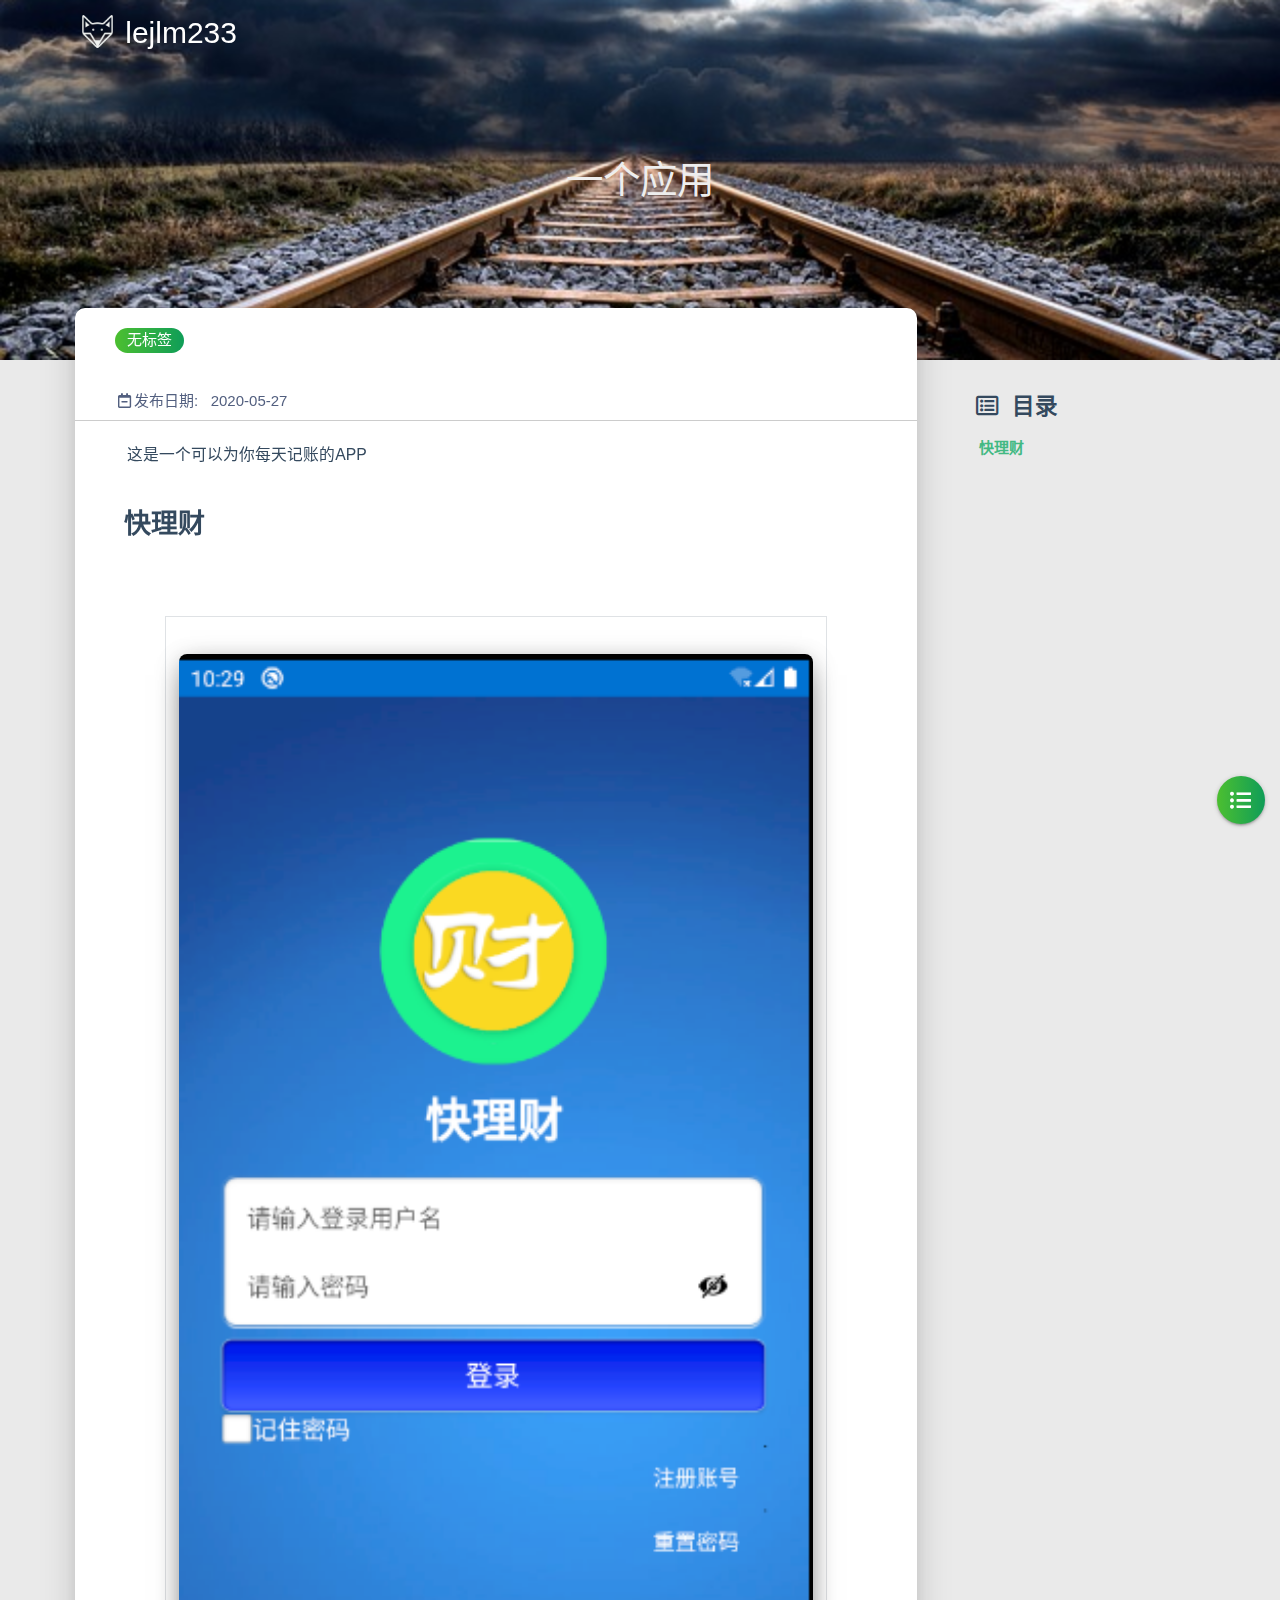
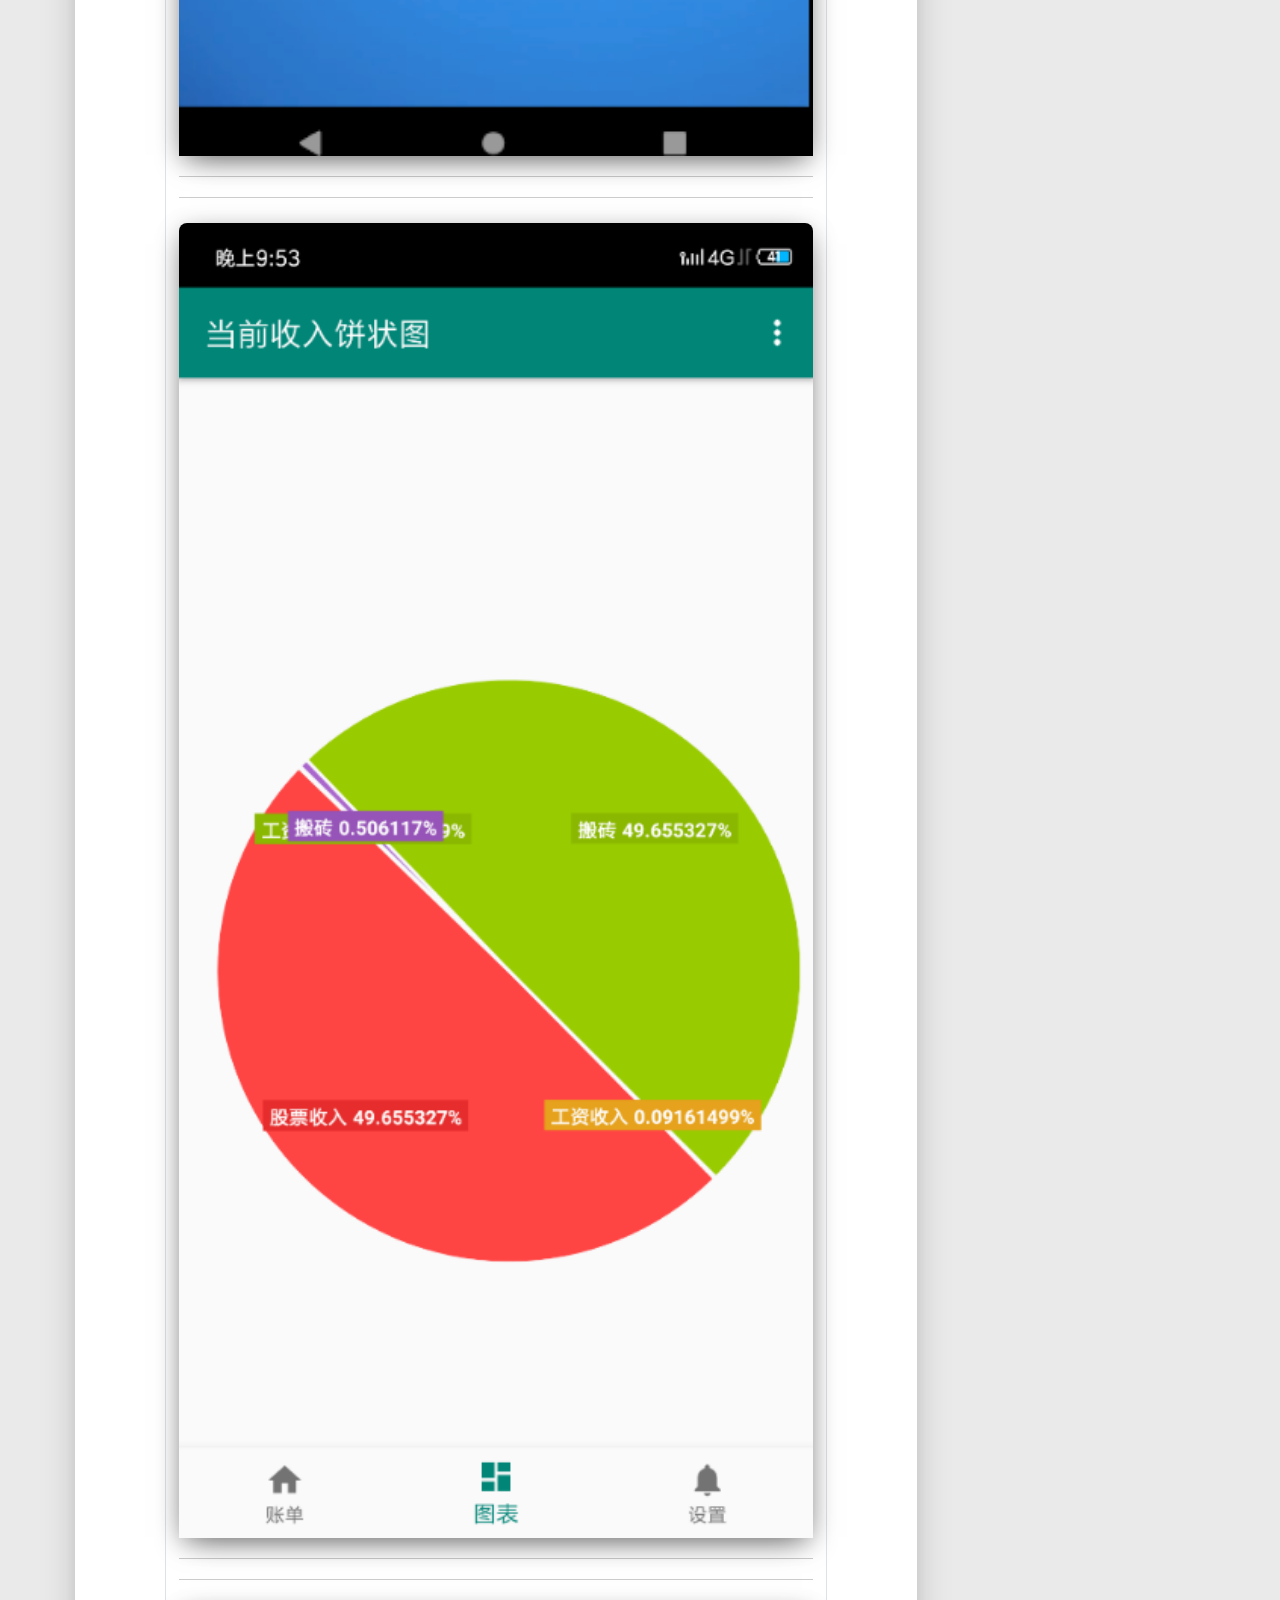
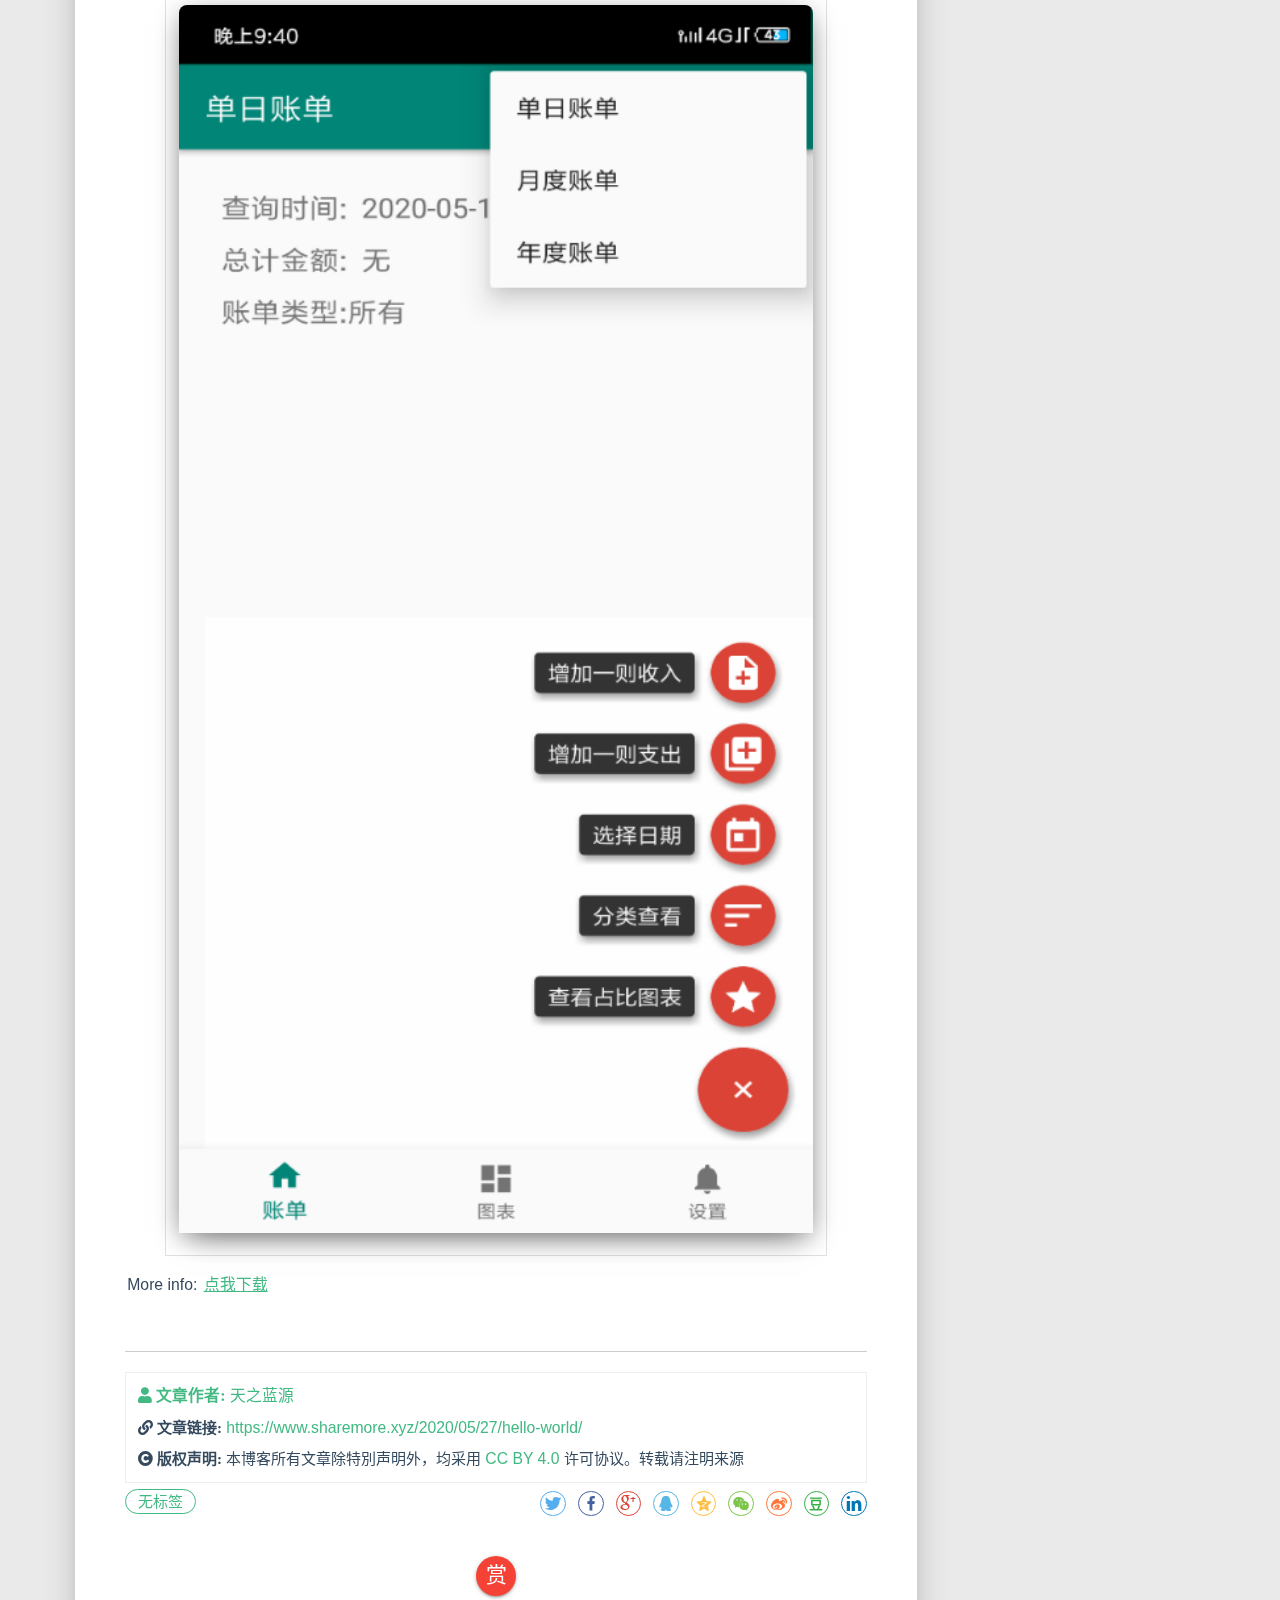
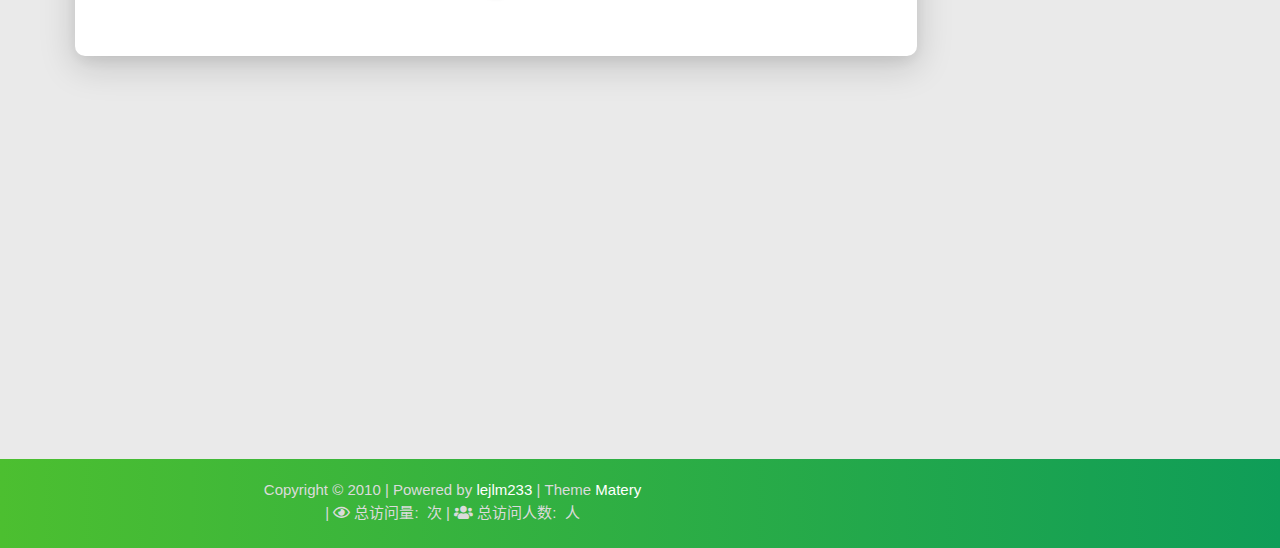
==== commit 2ed16941: "日常更新" ====
--- a/2020/05/27/hello-world/index.html
+++ b/2020/05/27/hello-world/index.html
@@ -41,199 +41,11 @@
                     
                     <img src="/medias/logo.png" class="logo-img" alt="LOGO">
                     
-                    <span class="logo-span">资料分享大师</span>
+                    <span class="logo-span">lejlm233</span>
                 </a>
             </div>
-            <!-- 
-
-<a href="#" data-target="mobile-nav" class="sidenav-trigger button-collapse"><i class="fas fa-bars"></i></a>
-<ul class="right nav-menu">
-  
-  <li class="hide-on-med-and-down nav-item">
-    
-    <a href="/" class="waves-effect waves-light">
-      
-      <i class="fas fa-home" style="zoom: 0.6;"></i>
-      
-      <span>首页</span>
-    </a>
-    
-  </li>
-  
-  <li class="hide-on-med-and-down nav-item">
-    
-    <a href="/tags" class="waves-effect waves-light">
-      
-      <i class="fas fa-tags" style="zoom: 0.6;"></i>
-      
-      <span>标签</span>
-    </a>
-    
-  </li>
-  
-  <li class="hide-on-med-and-down nav-item">
-    
-    <a href="/categories" class="waves-effect waves-light">
-      
-      <i class="fas fa-bookmark" style="zoom: 0.6;"></i>
-      
-      <span>分类</span>
-    </a>
-    
-  </li>
-  
-  <li class="hide-on-med-and-down nav-item">
-    
-    <a href="/archives" class="waves-effect waves-light">
-      
-      <i class="fas fa-archive" style="zoom: 0.6;"></i>
-      
-      <span>归档</span>
-    </a>
-    
-  </li>
-  
-  <li class="hide-on-med-and-down nav-item">
-    
-    <a href="/about" class="waves-effect waves-light">
-      
-      <i class="fas fa-user-circle" style="zoom: 0.6;"></i>
-      
-      <span>关于</span>
-    </a>
-    
-  </li>
-  
-  <li class="hide-on-med-and-down nav-item">
-    
-    <a href="/contact" class="waves-effect waves-light">
-      
-      <i class="fas fa-comments" style="zoom: 0.6;"></i>
-      
-      <span>留言板</span>
-    </a>
-    
-  </li>
-  
-  <li class="hide-on-med-and-down nav-item">
-    
-    <a href="/friends" class="waves-effect waves-light">
-      
-      <i class="fas fa-address-book" style="zoom: 0.6;"></i>
-      
-      <span>友情链接</span>
-    </a>
-    
-  </li>
-  
-  <li>
-    <a href="#searchModal" class="modal-trigger waves-effect waves-light">
-      <i id="searchIcon" class="fas fa-search" title="搜索" style="zoom: 0.85;"></i>
-    </a>
-  </li>
-</ul>
-
-
-<div id="mobile-nav" class="side-nav sidenav">
-
-    <div class="mobile-head bg-color">
-        
-        <img src="/medias/logo.png" class="logo-img circle responsive-img">
-        
-        <div class="logo-name">资料分享大师</div>
-        <div class="logo-desc">
-            
-            Never really desperate, only the lost of the soul.
-            
-        </div>
-    </div>
-
-    
-
-    <ul class="menu-list mobile-menu-list">
-        
-        <li class="m-nav-item">
-	  
-		<a href="/" class="waves-effect waves-light">
-			
-			    <i class="fa-fw fas fa-home"></i>
-			
-			首页
-		</a>
-          
-        </li>
-        
-        <li class="m-nav-item">
-	  
-		<a href="/tags" class="waves-effect waves-light">
-			
-			    <i class="fa-fw fas fa-tags"></i>
-			
-			标签
-		</a>
-          
-        </li>
-        
-        <li class="m-nav-item">
-	  
-		<a href="/categories" class="waves-effect waves-light">
-			
-			    <i class="fa-fw fas fa-bookmark"></i>
-			
-			分类
-		</a>
-          
-        </li>
-        
-        <li class="m-nav-item">
-	  
-		<a href="/archives" class="waves-effect waves-light">
-			
-			    <i class="fa-fw fas fa-archive"></i>
-			
-			归档
-		</a>
-          
-        </li>
-        
-        <li class="m-nav-item">
-	  
-		<a href="/about" class="waves-effect waves-light">
-			
-			    <i class="fa-fw fas fa-user-circle"></i>
-			
-			关于
-		</a>
-          
-        </li>
-        
-        <li class="m-nav-item">
-	  
-		<a href="/contact" class="waves-effect waves-light">
-			
-			    <i class="fa-fw fas fa-comments"></i>
-			
-			留言板
-		</a>
-          
-        </li>
-        
-        <li class="m-nav-item">
-	  
-		<a href="/friends" class="waves-effect waves-light">
-			
-			    <i class="fa-fw fas fa-address-book"></i>
-			
-			友情链接
-		</a>
-          
-        </li>
-        
-        
-    </ul>
-</div>
-
- -->
+            
+
         </div>
 
         
@@ -250,7 +62,7 @@
         <div class="row">
             <div class="col s12 m12 l12">
                 <div class="brand">
-                    <h1 class="description center-align post-title">Hello World</h1>
+                    <h1 class="description center-align post-title">一个应用</h1>
                 </div>
             </div>
         </div>
@@ -395,19 +207,24 @@
         <hr class="clearfix">
         <div class="card-content article-card-content">
             <div id="articleContent">
-                <p>Welcome to <a href="https://hexo.io/" target="_blank" rel="noopener">Hexo</a>! This is your very first post. Check <a href="https://hexo.io/docs/" target="_blank" rel="noopener">documentation</a> for more info. If you get any problems when using Hexo, you can find the answer in <a href="https://hexo.io/docs/troubleshooting.html" target="_blank" rel="noopener">troubleshooting</a> or you can ask me on <a href="https://github.com/hexojs/hexo/issues" target="_blank" rel="noopener">GitHub</a>.</p>
-<h2 id="Quick-Start"><a href="#Quick-Start" class="headerlink" title="Quick Start"></a>Quick Start</h2><h3 id="Create-a-new-post"><a href="#Create-a-new-post" class="headerlink" title="Create a new post"></a>Create a new post</h3><figure class="highlight bash"><table><tr><td class="gutter"><pre><span class="line">1</span><br></pre></td><td class="code"><pre><span class="line">$ hexo new <span class="string">"My New Post"</span></span><br></pre></td></tr></table></figure>
-
-<p>More info: <a href="https://hexo.io/docs/writing.html" target="_blank" rel="noopener">Writing</a></p>
-<h3 id="Run-server"><a href="#Run-server" class="headerlink" title="Run server"></a>Run server</h3><figure class="highlight bash"><table><tr><td class="gutter"><pre><span class="line">1</span><br></pre></td><td class="code"><pre><span class="line">$ hexo server</span><br></pre></td></tr></table></figure>
-
-<p>More info: <a href="https://hexo.io/docs/server.html" target="_blank" rel="noopener">Server</a></p>
-<h3 id="Generate-static-files"><a href="#Generate-static-files" class="headerlink" title="Generate static files"></a>Generate static files</h3><figure class="highlight bash"><table><tr><td class="gutter"><pre><span class="line">1</span><br></pre></td><td class="code"><pre><span class="line">$ hexo generate</span><br></pre></td></tr></table></figure>
-
-<p>More info: <a href="https://hexo.io/docs/generating.html" target="_blank" rel="noopener">Generating</a></p>
-<h3 id="Deploy-to-remote-sites"><a href="#Deploy-to-remote-sites" class="headerlink" title="Deploy to remote sites"></a>Deploy to remote sites</h3><figure class="highlight bash"><table><tr><td class="gutter"><pre><span class="line">1</span><br></pre></td><td class="code"><pre><span class="line">$ hexo deploy</span><br></pre></td></tr></table></figure>
-
-<p>More info: <a href="https://hexo.io/docs/one-command-deployment.html" target="_blank" rel="noopener">Deployment</a></p>
+                <p>这是一个可以为你每天记账的APP</p>
+<h2 id="Quick-Start"><a href="#Quick-Start" class="headerlink" title="Quick Start"></a>快理财</h2><h3 id="Create-a-new-post"><a href="#Create-a-new-post" class="headerlink" title="Create a new post"></a></h3><figure class="highlight bash"><table><tr><td class="gutter">
+				 <div class="card-image"> 
+                            <img src="/2020/05/27/hello-world/1.png" width="60%" height="60%" class="responsive-img" > 
+                        </div>
+				<hr/><hr/>
+				 <div class="card-image"> 
+                            <img src="/2020/05/27/hello-world/2.png" width="60%" height="60%" class="responsive-img" >
+                        </div>
+								<hr/><hr/>
+				 <div class="card-image"> 
+                            <img src="/2020/05/27/hello-world/3.png" width="60%" height="60%" class="responsive-img" >
+                        </div>
+				</td></tr></table></figure>
+
+<p>More info: <a href="/2020/05/27/hello-world/JAccount.apk" download="JAccount.apk">点我下载</p>
+
+
 
             </div>
             <hr/>
@@ -446,8 +263,6 @@
                     本博客所有文章除特別声明外，均采用
                     <a href="https://creativecommons.org/licenses/by/4.0/deed.zh" rel="external nofollow noreferrer" target="_blank">CC BY 4.0</a>
                     许可协议。转载请注明来源
-                    <a href="/about" target="_blank">天之蓝源</a>
-                    !
                 </span>
             </div>
         
@@ -658,88 +473,6 @@
 
     
 
-    
-
-<article id="prenext-posts" class="prev-next articles">
-    <div class="row article-row">
-        
-        <div class="article col s12 m6" data-aos="fade-up" data-aos="fade-up">
-            <div class="article-badge left-badge text-color">
-                <i class="far fa-dot-circle"></i>&nbsp;本篇
-            </div>
-            <div class="card">
-                <a href="/2020/05/27/hello-world/">
-                    <div class="card-image">
-                        
-                        
-                        <img src="/medias/featureimages/12.jpg" class="responsive-img" alt="Hello World">
-                        
-                        <span class="card-title">Hello World</span>
-                    </div>
-                </a>
-                <div class="card-content article-content">
-                    <div class="summary block-with-text">
-                        
-                            Welcome to Hexo! This is your very first post. Check documentation for more info. If you get any problems when using Hex
-                        
-                    </div>
-                    <div class="publish-info">
-                            <span class="publish-date">
-                                <i class="far fa-clock fa-fw icon-date"></i>2020-05-27
-                            </span>
-                        <span class="publish-author">
-                            
-                            <i class="fas fa-user fa-fw"></i>
-                            天之蓝源
-                            
-                        </span>
-                    </div>
-                </div>
-
-                
-            </div>
-        </div>
-        
-        
-        <div class="article col s12 m6" data-aos="fade-up">
-            <div class="article-badge right-badge text-color">
-                本篇&nbsp;<i class="far fa-dot-circle"></i>
-            </div>
-            <div class="card">
-                <a href="/2020/05/27/hello-world/">
-                    <div class="card-image">
-                        
-                        
-                        <img src="/medias/featureimages/12.jpg" class="responsive-img" alt="Hello World">
-                        
-                        <span class="card-title">Hello World</span>
-                    </div>
-                </a>
-                <div class="card-content article-content">
-                    <div class="summary block-with-text">
-                        
-                            Welcome to Hexo! This is your very first post. Check documentation for more info. If you get any problems when using Hex
-                        
-                    </div>
-                    <div class="publish-info">
-                            <span class="publish-date">
-                                <i class="far fa-clock fa-fw icon-date"></i>2020-05-27
-                            </span>
-                        <span class="publish-author">
-                            
-                            <i class="fas fa-user fa-fw"></i>
-                            天之蓝源
-                            
-                        </span>
-                    </div>
-                </div>
-
-                
-            </div>
-        </div>
-        
-    </div>
-</article>
 
 </div>
 
@@ -876,9 +609,9 @@
     <div class="container row center-align" style="margin-bottom: 0px !important;">
         <div class="col s12 m8 l8 copy-right">
             Copyright&nbsp;&copy;
-            <span id="year">2019</span>
-            <a href="/about" target="_blank">天之蓝源</a>
-            |&nbsp;Powered by&nbsp;<a href="https://hexo.io/" target="_blank">Hexo</a>
+            <span id="year">2010</span>
+            <a href="/about" target="_blank"></a>
+            |&nbsp;Powered by&nbsp;<a href="https://github.com/lejlm233" target="_blank">lejlm233</a>
             |&nbsp;Theme&nbsp;<a href="https://github.com/blinkfox/hexo-theme-matery" target="_blank">Matery</a>
             <br>
             
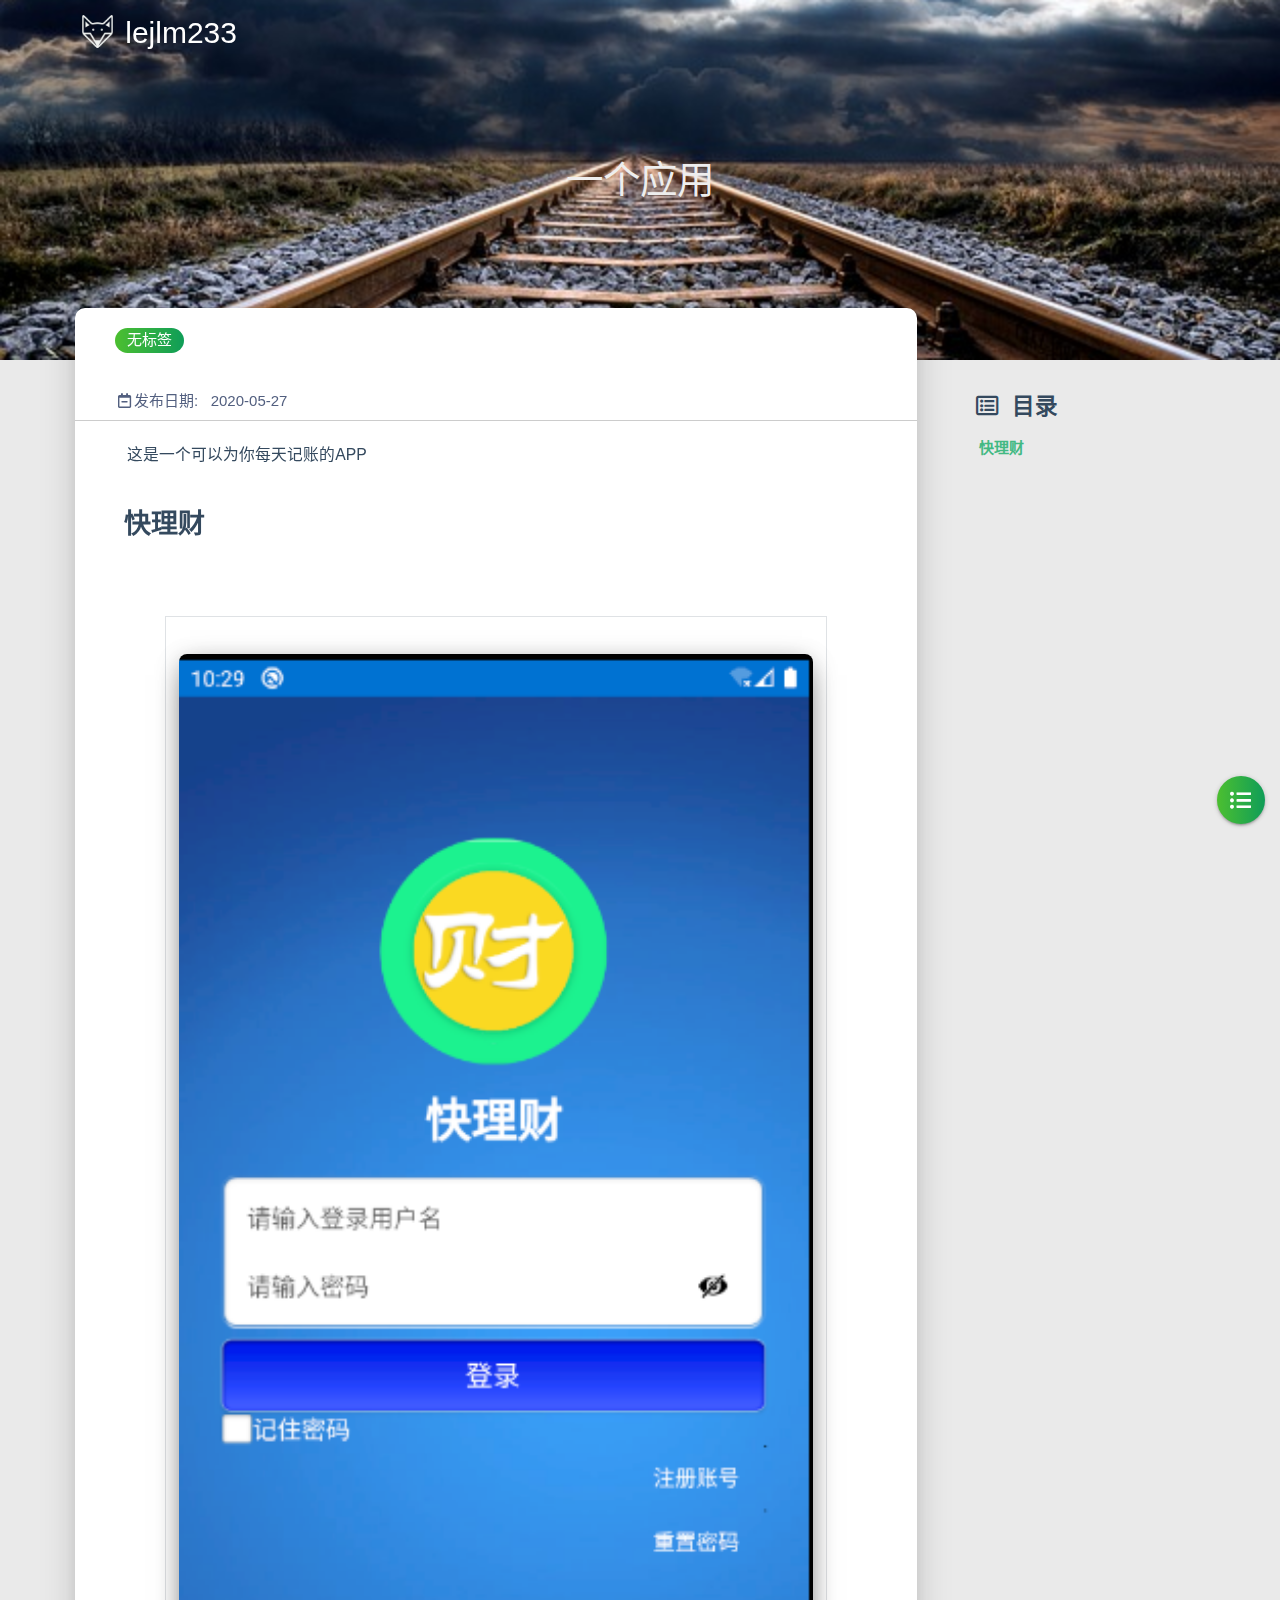
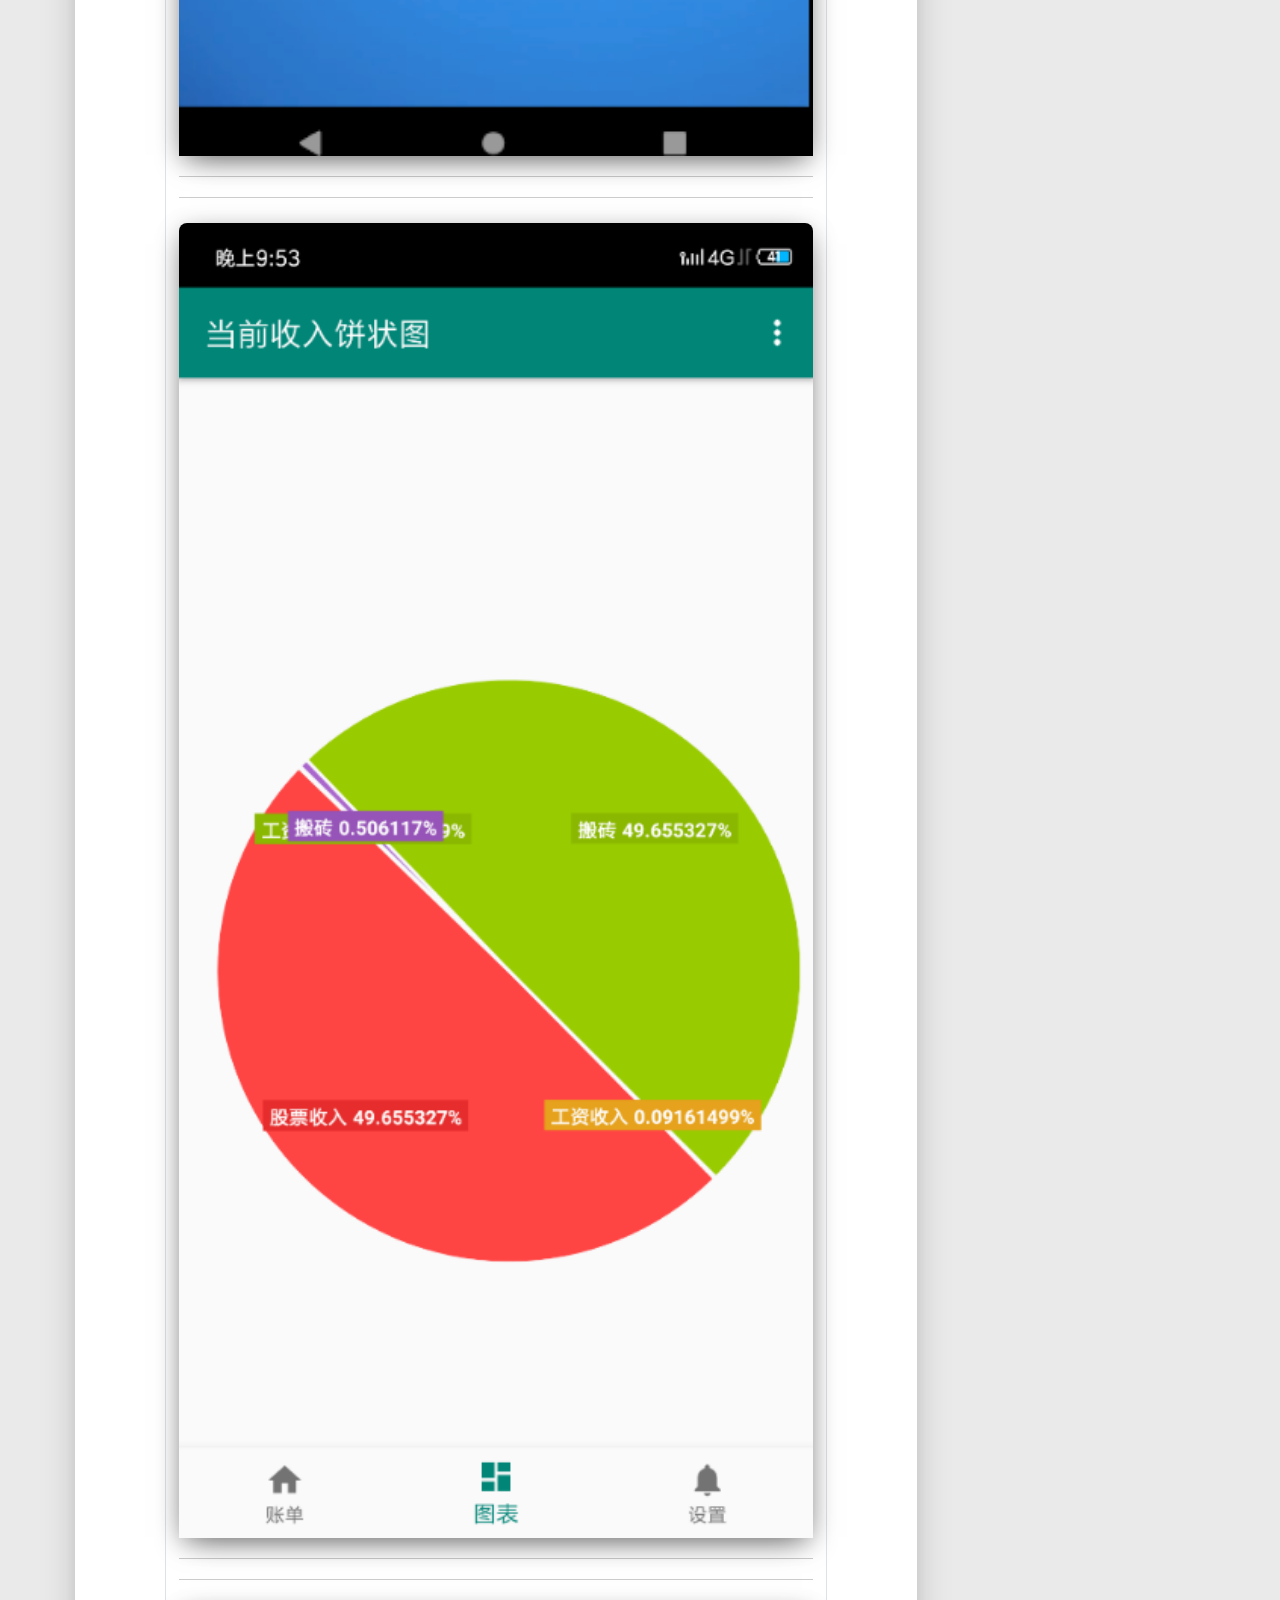
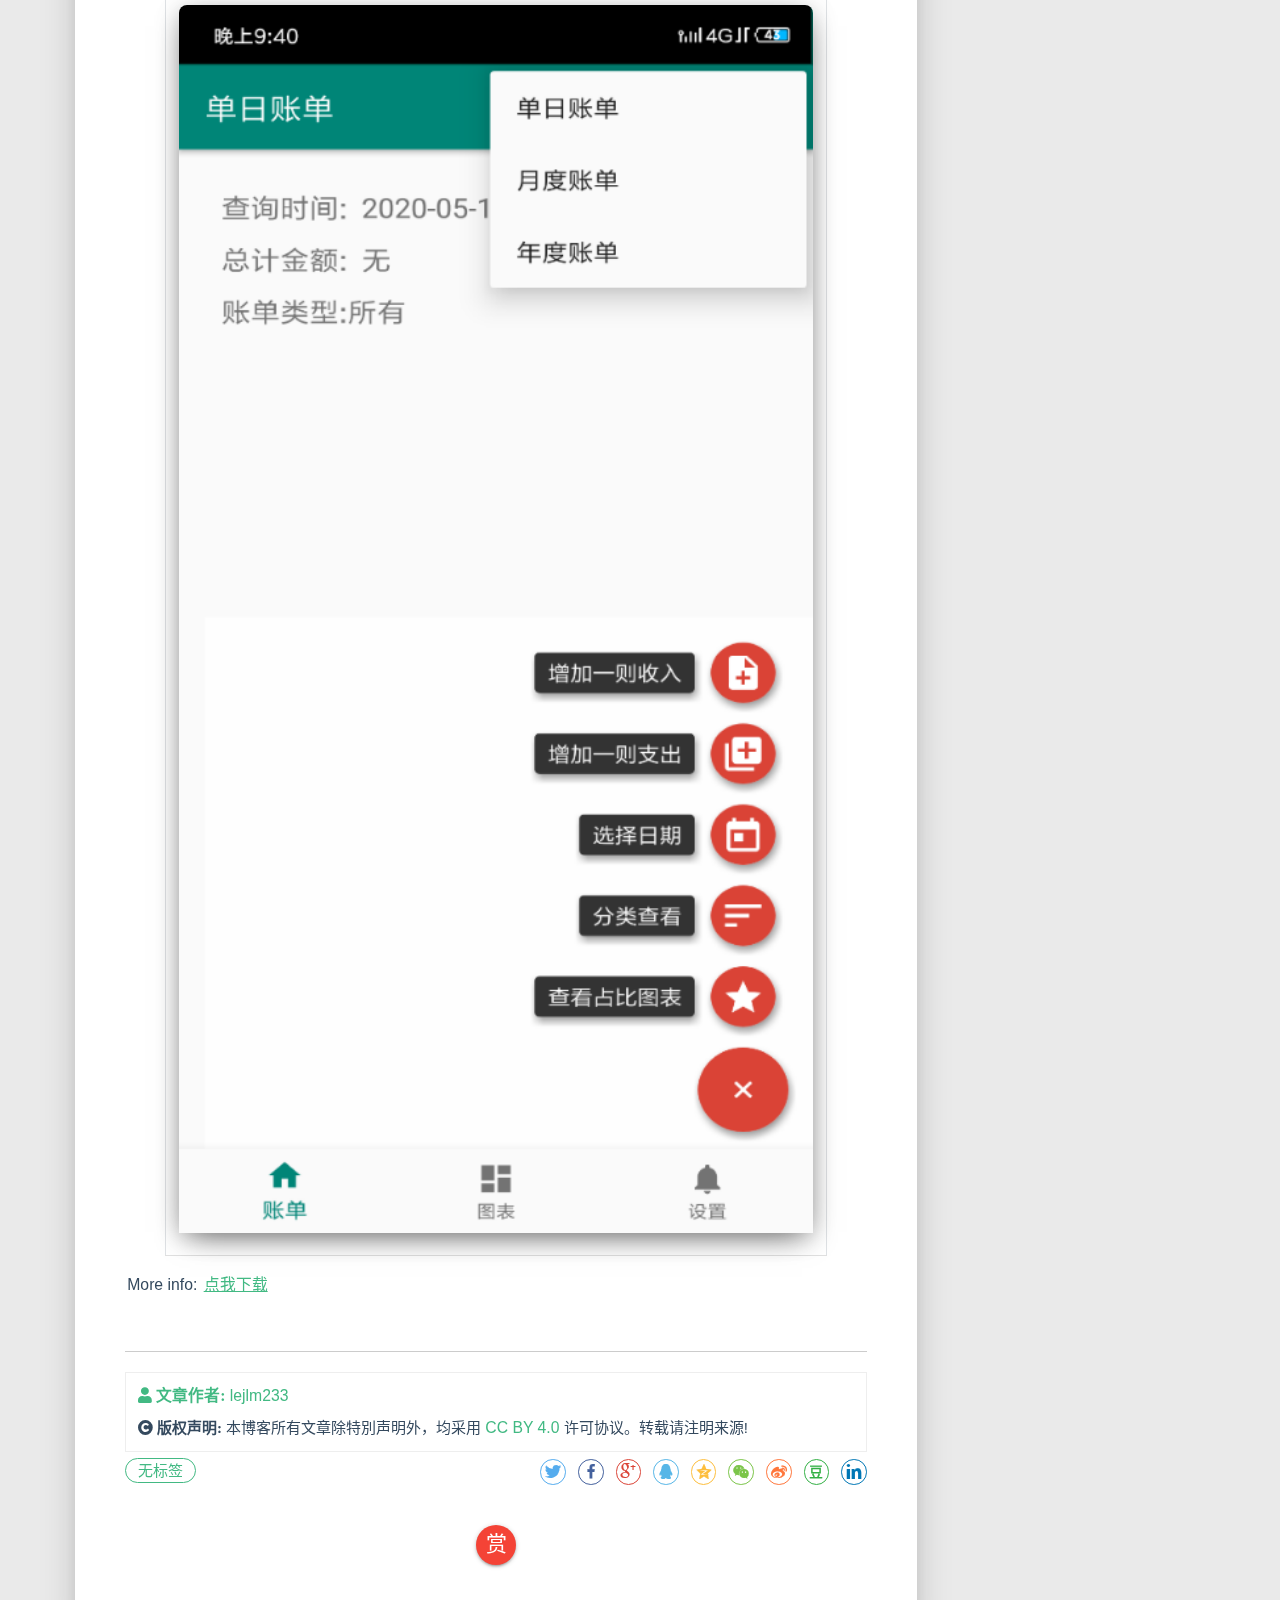
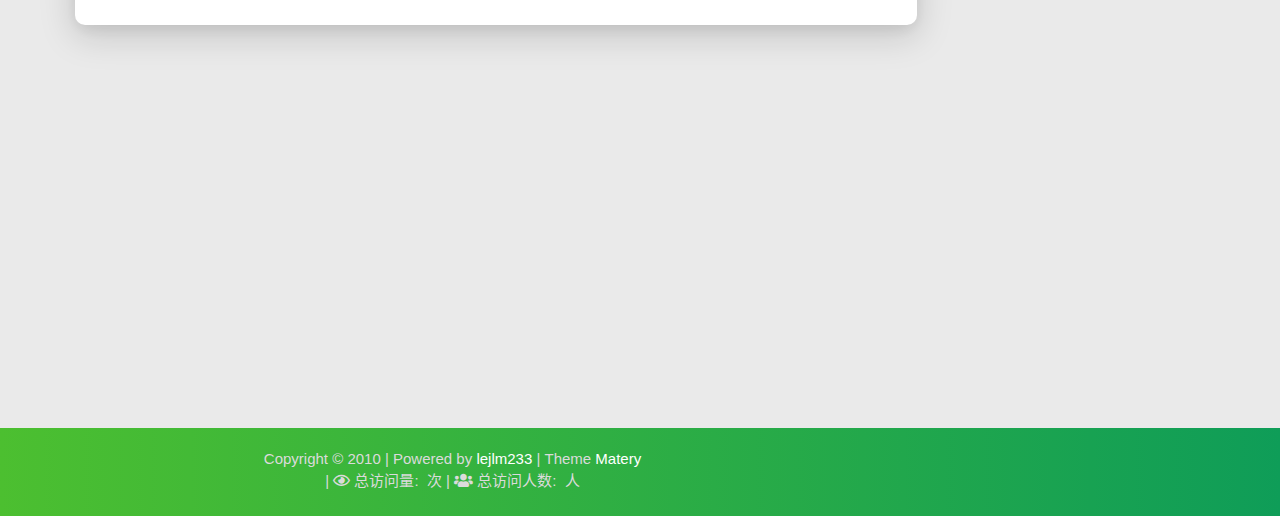
==== commit c65cea5a: "日常更新" ====
--- a/2020/05/27/hello-world/index.html
+++ b/2020/05/27/hello-world/index.html
@@ -240,18 +240,11 @@
                     </i>
                 </span>
                 <span class="reprint-info">
-                    <a href="/about" rel="external nofollow noreferrer">天之蓝源</a>
+                    <a href="/about" rel="external nofollow noreferrer">lejlm233</a>
                 </span>
             </div>
             <div class="reprint__type">
-                <span class="reprint-meta" style="font-weight: bold;">
-                    <i class="fas fa-link">
-                        文章链接:
-                    </i>
-                </span>
-                <span class="reprint-info">
-                    <a href="https://www.sharemore.xyz/2020/05/27/hello-world/">https://www.sharemore.xyz/2020/05/27/hello-world/</a>
-                </span>
+              
             </div>
             <div class="reprint__notice">
                 <span class="reprint-meta" style="font-weight: bold;">
@@ -262,7 +255,7 @@
                 <span class="reprint-info">
                     本博客所有文章除特別声明外，均采用
                     <a href="https://creativecommons.org/licenses/by/4.0/deed.zh" rel="external nofollow noreferrer" target="_blank">CC BY 4.0</a>
-                    许可协议。转载请注明来源
+                    许可协议。转载请注明来源!
                 </span>
             </div>
         
@@ -416,7 +409,7 @@
                         <img src="/medias/reward/alipay.jpg" class="reward-img" alt="支付宝打赏二维码">
                     </div>
                     <div id="wechat">
-                        <img src="/medias/reward/wechat.png" class="reward-img" alt="微信打赏二维码">
+                        <img src="/medias/reward/wechat.jpg" class="reward-img" alt="微信打赏二维码">
                     </div>
                 </div>
             </div>
